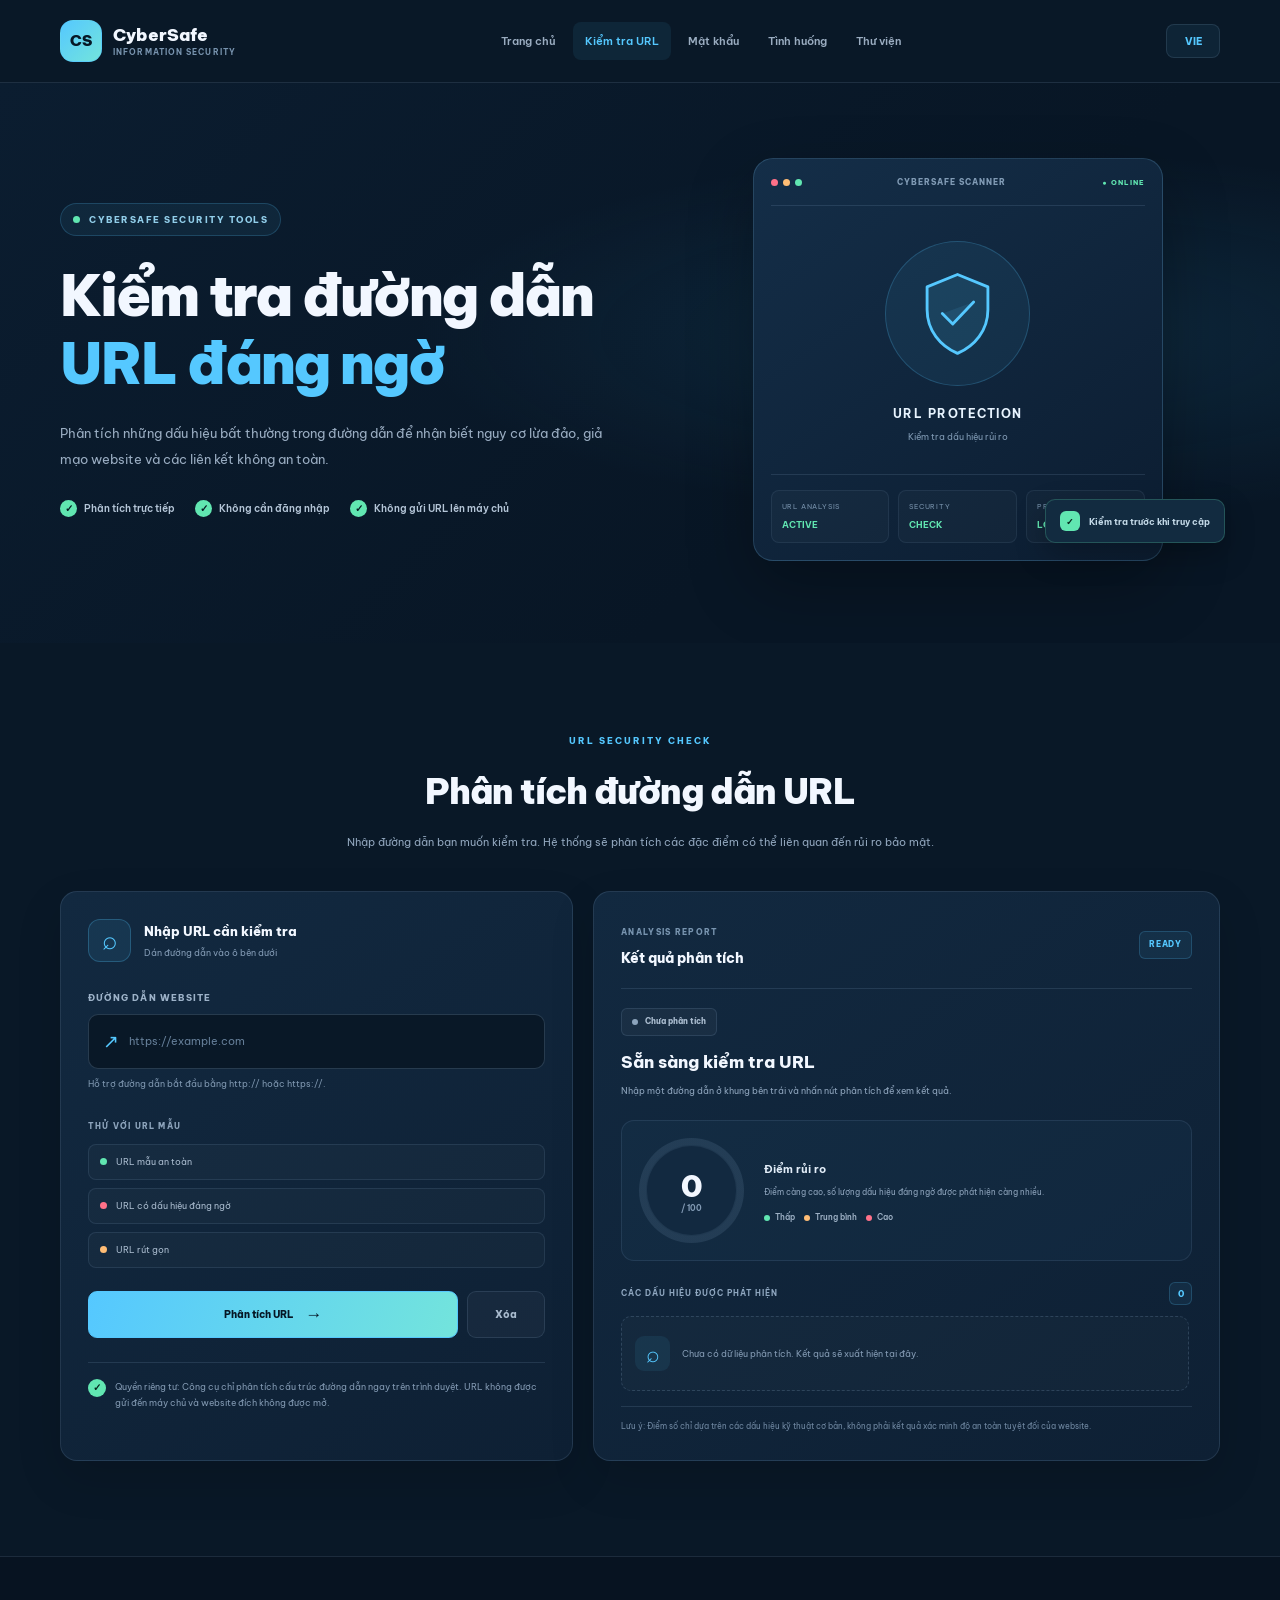
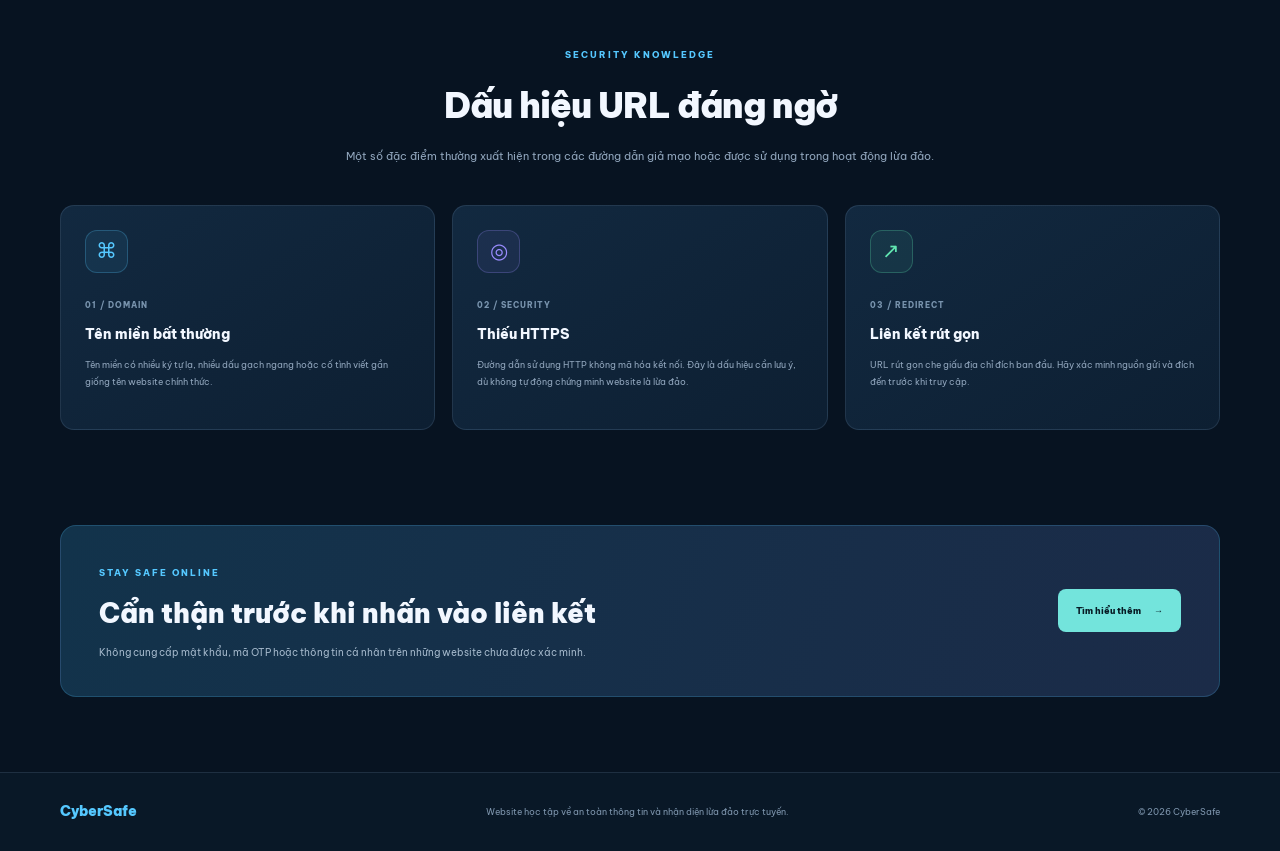
==== kiem-tra-url.html @ 12d4727d "Add files via upload" ====
<!doctype html>
<html lang="vi">
  <head>
    <meta charset="UTF-8" />
    <meta name="viewport" content="width=device-width, initial-scale=1.0" />
    <meta
      name="description"
      content="Công cụ kiểm tra và nhận diện các dấu hiệu đáng ngờ trong đường dẫn URL."
    />
    <title>Kiểm tra URL | CyberSafe</title>
    <link rel="stylesheet" href="css/url.css" />
  </head>

  <body>
    <header class="site-header">
      <div class="container nav-wrap">
        <a href="index.html" class="brand">
          <span class="brand-logo">CS</span>
          <span class="brand-text">
            <strong>CyberSafe</strong>
            <small>INFORMATION SECURITY</small>
          </span>
        </a>

        <nav class="site-nav" id="siteNav">
          <a href="index.html" data-vi="Trang chủ" data-en="Home">Trang chủ</a>
          <a
            href="kiem-tra-url.html"
            class="active"
            data-vi="Kiểm tra URL"
            data-en="URL Checker"
            >Kiểm tra URL</a
          >
          <a href="kiem-tra-mat-khau.html" data-vi="Mật khẩu" data-en="Password"
            >Mật khẩu</a
          >
          <a
            href="tinh-huong-lua-dao.html"
            data-vi="Tình huống"
            data-en="Scenarios"
            >Tình huống</a
          >
          <a href="thu-vien-kien-thuc.html" data-vi="Thư viện" data-en="Library"
            >Thư viện</a
          >
        </nav>

        <div class="nav-actions">
          <button class="lang-switch" id="langSwitch" type="button">
            <span id="langLabel">VIE</span>
          </button>

          <button
            class="nav-toggle"
            id="navToggle"
            type="button"
            aria-label="Mở menu"
          >
            <span></span>
            <span></span>
            <span></span>
          </button>
        </div>
      </div>
    </header>

    <main>
      <section class="hero-section">
        <div class="container hero-grid">
          <div class="hero-content">
            <div class="eyebrow">
              <span class="status-dot"></span>
              CYBERSAFE SECURITY TOOLS
            </div>

            <h1>
              Kiểm tra đường dẫn
              <span>URL đáng ngờ</span>
            </h1>

            <p
              class="hero-description"
              data-vi="Phân tích những dấu hiệu bất thường trong đường dẫn để nhận biết nguy cơ lừa đảo, giả mạo website và các liên kết không an toàn."
              data-en="Analyze unusual URL characteristics to identify possible phishing, fake websites and suspicious links."
            >
              Phân tích những dấu hiệu bất thường trong đường dẫn để nhận biết
              nguy cơ lừa đảo, giả mạo website và các liên kết không an toàn.
            </p>

            <div class="hero-points">
              <div>
                <span class="point-icon">✓</span>
                <span data-vi="Phân tích trực tiếp" data-en="Instant analysis"
                  >Phân tích trực tiếp</span
                >
              </div>
              <div>
                <span class="point-icon">✓</span>
                <span data-vi="Không cần đăng nhập" data-en="No login required"
                  >Không cần đăng nhập</span
                >
              </div>
              <div>
                <span class="point-icon">✓</span>
                <span
                  data-vi="Không gửi URL lên máy chủ"
                  data-en="URL stays in your browser"
                  >Không gửi URL lên máy chủ</span
                >
              </div>
            </div>
          </div>

          <div class="hero-visual">
            <div class="visual-card">
              <div class="visual-card-top">
                <div class="window-dots"><i></i><i></i><i></i></div>
                <span>CYBERSAFE SCANNER</span>
                <span class="visual-status">● ONLINE</span>
              </div>

              <div class="visual-shield">
                <div class="shield-circle">
                  <svg viewBox="0 0 100 100" aria-hidden="true">
                    <path
                      d="M50 9 L82 22 V46 C82 68 68 84 50 92 C32 84 18 68 18 46 V22 Z"
                    ></path>
                    <path d="M34 50 L45 61 L67 38"></path>
                  </svg>
                </div>
                <strong>URL PROTECTION</strong>
                <span
                  data-vi="Kiểm tra dấu hiệu rủi ro"
                  data-en="Suspicious link detection"
                  >Kiểm tra dấu hiệu rủi ro</span
                >
              </div>

              <div class="visual-info">
                <div>
                  <span>URL ANALYSIS</span>
                  <strong>ACTIVE</strong>
                </div>
                <div>
                  <span>SECURITY</span>
                  <strong>CHECK</strong>
                </div>
                <div>
                  <span>PRIVACY</span>
                  <strong>LOCAL</strong>
                </div>
              </div>
            </div>

            <div class="visual-caption">
              <span class="caption-icon">✓</span>
              <span
                data-vi="Kiểm tra trước khi truy cập"
                data-en="Check before you click"
                >Kiểm tra trước khi truy cập</span
              >
            </div>
          </div>
        </div>
      </section>

      <section class="scanner-section" id="url-tool">
        <div class="container">
          <div class="section-heading">
            <span class="section-label">URL SECURITY CHECK</span>
            <h2 data-vi="Phân tích đường dẫn URL" data-en="Analyze a URL">
              Phân tích đường dẫn URL
            </h2>
            <p
              data-vi="Nhập đường dẫn bạn muốn kiểm tra. Hệ thống sẽ phân tích các đặc điểm có thể liên quan đến rủi ro bảo mật."
              data-en="Enter the URL you want to check. The tool will analyze characteristics that may indicate security risks."
            >
              Nhập đường dẫn bạn muốn kiểm tra. Hệ thống sẽ phân tích các đặc
              điểm có thể liên quan đến rủi ro bảo mật.
            </p>
          </div>

          <div class="scanner-grid">
            <section class="input-card">
              <div class="card-heading">
                <div class="card-icon">⌕</div>
                <div>
                  <h3
                    data-vi="Nhập URL cần kiểm tra"
                    data-en="Enter a URL to check"
                  >
                    Nhập URL cần kiểm tra
                  </h3>
                  <p
                    data-vi="Dán đường dẫn vào ô bên dưới"
                    data-en="Paste a link into the field below"
                  >
                    Dán đường dẫn vào ô bên dưới
                  </p>
                </div>
              </div>

              <form id="urlForm" novalidate>
                <label
                  for="urlInput"
                  data-vi="ĐƯỜNG DẪN WEBSITE"
                  data-en="WEBSITE ADDRESS"
                  >ĐƯỜNG DẪN WEBSITE</label
                >

                <div class="input-wrap" id="urlInputShell">
                  <span class="input-symbol">↗</span>
                  <input
                    type="text"
                    id="urlInput"
                    placeholder="https://example.com"
                    autocomplete="off"
                    spellcheck="false"
                    data-placeholder-vi="https://example.com"
                    data-placeholder-en="https://example.com"
                  />
                </div>

                <p
                  class="input-hint"
                  id="urlInputHint"
                  data-vi="Hỗ trợ đường dẫn bắt đầu bằng http:// hoặc https://."
                  data-en="Supports links starting with http:// or https://."
                >
                  Hỗ trợ đường dẫn bắt đầu bằng http:// hoặc https://.
                </p>

                <div class="sample-area">
                  <span
                    class="sample-title"
                    data-vi="THỬ VỚI URL MẪU"
                    data-en="TRY SAMPLE URLS"
                    >THỬ VỚI URL MẪU</span
                  >

                  <div class="sample-list">
                    <button
                      type="button"
                      class="sample-btn"
                      data-sample="https://www.example.com/"
                    >
                      <span class="sample-dot safe-dot"></span>
                      <span data-vi="URL mẫu an toàn" data-en="Safe sample"
                        >URL mẫu an toàn</span
                      >
                    </button>

                    <button
                      type="button"
                      class="sample-btn"
                      data-sample="http://login-example.invalid/verify"
                    >
                      <span class="sample-dot danger-dot"></span>
                      <span
                        data-vi="URL có dấu hiệu đáng ngờ"
                        data-en="Suspicious sample"
                        >URL có dấu hiệu đáng ngờ</span
                      >
                    </button>

                    <button
                      type="button"
                      class="sample-btn"
                      data-sample="https://bit.ly/example"
                    >
                      <span class="sample-dot warning-dot"></span>
                      <span data-vi="URL rút gọn" data-en="Shortened URL"
                        >URL rút gọn</span
                      >
                    </button>
                  </div>
                </div>

                <div class="button-group">
                  <button type="submit" class="analyze-btn" id="analyzeUrlBtn">
                    <span data-vi="Phân tích URL" data-en="Analyze URL"
                      >Phân tích URL</span
                    >
                    <span class="button-arrow">→</span>
                  </button>

                  <button
                    type="button"
                    class="clear-btn"
                    id="clearUrlBtn"
                    data-vi="Xóa"
                    data-en="Clear"
                  >
                    Xóa
                  </button>
                </div>
              </form>

              <div class="privacy-note">
                <span class="privacy-icon">✓</span>
                <p
                  data-vi="Quyền riêng tư: Công cụ chỉ phân tích cấu trúc đường dẫn ngay trên trình duyệt. URL không được gửi đến máy chủ và website đích không được mở."
                  data-en="Privacy: This tool analyzes the URL structure in your browser. The URL is not uploaded and the destination website is not opened."
                >
                  Quyền riêng tư: Công cụ chỉ phân tích cấu trúc đường dẫn ngay
                  trên trình duyệt. URL không được gửi đến máy chủ và website
                  đích không được mở.
                </p>
              </div>
            </section>

            <section class="result-card" id="resultPanel">
              <div class="result-header">
                <div>
                  <span class="card-overline">ANALYSIS REPORT</span>
                  <h3 data-vi="Kết quả phân tích" data-en="Analysis result">
                    Kết quả phân tích
                  </h3>
                </div>
                <span class="scan-status" id="scanStatus">READY</span>
              </div>

              <div class="result-summary">
                <span
                  class="risk-badge"
                  id="riskBadge"
                  data-vi="Chưa phân tích"
                  data-en="Not analyzed"
                  >Chưa phân tích</span
                >

                <h4
                  id="riskTitle"
                  data-vi="Sẵn sàng kiểm tra URL"
                  data-en="Ready to check URL"
                >
                  Sẵn sàng kiểm tra URL
                </h4>

                <p
                  id="riskDesc"
                  data-vi="Nhập một đường dẫn ở khung bên trái và nhấn nút phân tích để xem kết quả."
                  data-en="Enter a URL in the panel on the left and select Analyze to see the result."
                >
                  Nhập một đường dẫn ở khung bên trái và nhấn nút phân tích để
                  xem kết quả.
                </p>
              </div>

              <div class="score-box">
                <div class="score-circle" id="scoreCircle">
                  <div class="score-content">
                    <strong id="riskScore">0</strong>
                    <span>/ 100</span>
                  </div>
                </div>

                <div class="score-description">
                  <strong data-vi="Điểm rủi ro" data-en="Risk score"
                    >Điểm rủi ro</strong
                  >
                  <p
                    data-vi="Điểm càng cao, số lượng dấu hiệu đáng ngờ được phát hiện càng nhiều."
                    data-en="A higher score means more suspicious indicators were detected."
                  >
                    Điểm càng cao, số lượng dấu hiệu đáng ngờ được phát hiện
                    càng nhiều.
                  </p>
                  <div class="score-levels">
                    <span
                      ><i class="level-low"></i
                      ><b data-vi="Thấp" data-en="Low">Thấp</b></span
                    >
                    <span
                      ><i class="level-medium"></i
                      ><b data-vi="Trung bình" data-en="Medium"
                        >Trung bình</b
                      ></span
                    >
                    <span
                      ><i class="level-high"></i
                      ><b data-vi="Cao" data-en="High">Cao</b></span
                    >
                  </div>
                </div>
              </div>

              <div class="findings-header">
                <strong
                  data-vi="CÁC DẤU HIỆU ĐƯỢC PHÁT HIỆN"
                  data-en="DETECTED INDICATORS"
                  >CÁC DẤU HIỆU ĐƯỢC PHÁT HIỆN</strong
                >
                <span id="findingCount">0</span>
              </div>

              <div class="analysis-list" id="analysisList">
                <div class="empty-result">
                  <span class="empty-icon">⌕</span>
                  <p
                    data-vi="Chưa có dữ liệu phân tích. Kết quả sẽ xuất hiện tại đây."
                    data-en="No analysis data yet. Results will appear here."
                  >
                    Chưa có dữ liệu phân tích. Kết quả sẽ xuất hiện tại đây.
                  </p>
                </div>
              </div>

              <p
                class="result-disclaimer"
                data-vi="Lưu ý: Điểm số chỉ dựa trên các dấu hiệu kỹ thuật cơ bản, không phải kết quả xác minh độ an toàn tuyệt đối của website."
                data-en="Note: The score is based on basic technical indicators and does not guarantee the website's safety."
              >
                Lưu ý: Điểm số chỉ dựa trên các dấu hiệu kỹ thuật cơ bản, không
                phải kết quả xác minh độ an toàn tuyệt đối của website.
              </p>
            </section>
          </div>
        </div>
      </section>

      <section class="warning-section">
        <div class="container">
          <div class="section-heading">
            <span class="section-label">SECURITY KNOWLEDGE</span>
            <h2
              data-vi="Dấu hiệu URL đáng ngờ"
              data-en="Signs of a suspicious URL"
            >
              Dấu hiệu URL đáng ngờ
            </h2>
            <p
              data-vi="Một số đặc điểm thường xuất hiện trong các đường dẫn giả mạo hoặc được sử dụng trong hoạt động lừa đảo."
              data-en="Common characteristics found in fake links or links used in phishing attempts."
            >
              Một số đặc điểm thường xuất hiện trong các đường dẫn giả mạo hoặc
              được sử dụng trong hoạt động lừa đảo.
            </p>
          </div>

          <div class="warning-grid">
            <article class="warning-card">
              <div class="warning-icon blue-icon">⌘</div>
              <span class="warning-number">01 / DOMAIN</span>
              <h3 data-vi="Tên miền bất thường" data-en="Unusual domain name">
                Tên miền bất thường
              </h3>
              <p
                data-vi="Tên miền có nhiều ký tự lạ, nhiều dấu gạch ngang hoặc cố tình viết gần giống tên website chính thức."
                data-en="Domains with unusual characters, excessive hyphens or names designed to resemble official websites."
              >
                Tên miền có nhiều ký tự lạ, nhiều dấu gạch ngang hoặc cố tình
                viết gần giống tên website chính thức.
              </p>
            </article>

            <article class="warning-card">
              <div class="warning-icon purple-icon">◎</div>
              <span class="warning-number">02 / SECURITY</span>
              <h3 data-vi="Thiếu HTTPS" data-en="Missing HTTPS">Thiếu HTTPS</h3>
              <p
                data-vi="Đường dẫn sử dụng HTTP không mã hóa kết nối. Đây là dấu hiệu cần lưu ý, dù không tự động chứng minh website là lừa đảo."
                data-en="HTTP does not encrypt the connection. This is a warning sign, but does not automatically mean the website is fraudulent."
              >
                Đường dẫn sử dụng HTTP không mã hóa kết nối. Đây là dấu hiệu cần
                lưu ý, dù không tự động chứng minh website là lừa đảo.
              </p>
            </article>

            <article class="warning-card">
              <div class="warning-icon green-icon">↗</div>
              <span class="warning-number">03 / REDIRECT</span>
              <h3 data-vi="Liên kết rút gọn" data-en="Shortened links">
                Liên kết rút gọn
              </h3>
              <p
                data-vi="URL rút gọn che giấu địa chỉ đích ban đầu. Hãy xác minh nguồn gửi và đích đến trước khi truy cập."
                data-en="Shortened URLs hide the original destination. Verify the sender and destination before opening them."
              >
                URL rút gọn che giấu địa chỉ đích ban đầu. Hãy xác minh nguồn
                gửi và đích đến trước khi truy cập.
              </p>
            </article>
          </div>
        </div>
      </section>

      <section class="bottom-section">
        <div class="container">
          <div class="bottom-card">
            <div>
              <span class="section-label">STAY SAFE ONLINE</span>
              <h2
                data-vi="Cẩn thận trước khi nhấn vào liên kết"
                data-en="Think before you click"
              >
                Cẩn thận trước khi nhấn vào liên kết
              </h2>
              <p
                data-vi="Không cung cấp mật khẩu, mã OTP hoặc thông tin cá nhân trên những website chưa được xác minh."
                data-en="Never share passwords, OTP codes or personal information on unverified websites."
              >
                Không cung cấp mật khẩu, mã OTP hoặc thông tin cá nhân trên
                những website chưa được xác minh.
              </p>
            </div>
            <a href="thu-vien-kien-thuc.html" class="bottom-link">
              <span data-vi="Tìm hiểu thêm" data-en="Learn more"
                >Tìm hiểu thêm</span
              >
              <span>→</span>
            </a>
          </div>
        </div>
      </section>
    </main>

    <footer class="site-footer">
      <div class="container footer-content">
        <a href="index.html" class="footer-brand">CyberSafe</a>
        <p
          data-vi="Website học tập về an toàn thông tin và nhận diện lừa đảo trực tuyến."
          data-en="An educational website about information security and online scam awareness."
        >
          Website học tập về an toàn thông tin và nhận diện lừa đảo trực tuyến.
        </p>
        <span>© <span id="year"></span> CyberSafe</span>
      </div>
    </footer>

    <script src="js/url.js"></script>
  </body>
</html>
---- css/url.css ----
@import url("https://fonts.googleapis.com/css2?family=Be+Vietnam+Pro:wght@400;500;600;700;800;900&display=swap");

:root {
  --background: #071321;
  --background-light: #0b1b2d;
  --card: #10243a;
  --card-light: #142b43;
  --blue: #55c8ff;
  --cyan: #73e4dc;
  --purple: #9a8cff;
  --green: #61e6b1;
  --orange: #ffbd75;
  --red: #ff7189;
  --white: #f2f7ff;
  --text: #dce8f5;
  --muted: #91a6bd;
  --border: rgba(148, 183, 216, 0.15);
  --container: 1160px;
}

* {
  margin: 0;
  padding: 0;
  box-sizing: border-box;
}

html {
  scroll-behavior: smooth;
}

body {
  min-height: 100vh;
  color: var(--text);
  background: var(--background);
  font-family: "Be Vietnam Pro", Arial, sans-serif;
  font-size: 14px;
  line-height: 1.7;
}

button,
input {
  font: inherit;
}

button {
  cursor: pointer;
}

a {
  color: inherit;
  text-decoration: none;
}

.container {
  width: min(var(--container), calc(100% - 48px));
  margin: 0 auto;
}

/* HEADER */

.site-header {
  position: relative;
  z-index: 10;
  border-bottom: 1px solid var(--border);
  background: #091827;
}

.nav-wrap {
  min-height: 82px;
  display: flex;
  align-items: center;
  justify-content: space-between;
  gap: 28px;
}

.brand {
  display: flex;
  align-items: center;
  gap: 11px;
  flex-shrink: 0;
}

.brand-logo {
  width: 42px;
  height: 42px;
  display: flex;
  align-items: center;
  justify-content: center;
  border: 1px solid rgba(85, 200, 255, 0.45);
  border-radius: 13px;
  color: #061725;
  background: linear-gradient(135deg, var(--blue), var(--cyan));
  font-size: 15px;
  font-weight: 900;
}

.brand-text {
  display: flex;
  flex-direction: column;
  line-height: 1.35;
}

.brand-text strong {
  color: var(--white);
  font-size: 17px;
  font-weight: 900;
}

.brand-text small {
  color: #7893ae;
  font-size: 8px;
  font-weight: 700;
  letter-spacing: 1.1px;
}

.site-nav {
  display: flex;
  align-items: center;
  justify-content: center;
  gap: 5px;
}

.site-nav a {
  padding: 10px 12px;
  border-radius: 8px;
  color: #9aacc0;
  font-size: 11px;
  font-weight: 600;
}

.site-nav a:hover,
.site-nav a.active {
  color: var(--blue);
  background: rgba(85, 200, 255, 0.08);
}

.nav-actions {
  display: flex;
  align-items: center;
  gap: 12px;
}

.lang-switch {
  min-width: 54px;
  min-height: 34px;
  padding: 0 10px;
  border: 1px solid var(--border);
  border-radius: 8px;
  color: var(--blue);
  background: rgba(85, 200, 255, 0.07);
  font-size: 10px;
  font-weight: 800;
}

.nav-toggle {
  display: none;
  width: 39px;
  height: 36px;
  padding: 8px;
  border: 1px solid var(--border);
  border-radius: 8px;
  background: var(--card);
}

.nav-toggle span {
  display: block;
  width: 100%;
  height: 2px;
  margin: 4px 0;
  border-radius: 3px;
  background: var(--white);
}

/* HERO */

.hero-section {
  position: relative;
  overflow: hidden;
  padding: 75px 0 82px;
  background:
    radial-gradient(
      ellipse at 80% 45%,
      rgba(36, 115, 157, 0.2),
      transparent 42%
    ),
    linear-gradient(135deg, #0b1d30, #081625 65%);
}

.hero-grid {
  display: grid;
  grid-template-columns: 1.05fr 0.95fr;
  align-items: center;
  gap: 55px;
}

.hero-content {
  max-width: 620px;
}

.eyebrow {
  display: inline-flex;
  align-items: center;
  gap: 9px;
  padding: 8px 12px;
  border: 1px solid rgba(85, 200, 255, 0.2);
  border-radius: 30px;
  color: #91cde9;
  background: rgba(85, 200, 255, 0.07);
  font-size: 9px;
  font-weight: 800;
  letter-spacing: 1.5px;
}

.status-dot {
  width: 7px;
  height: 7px;
  border-radius: 50%;
  background: var(--green);
}

.hero-content h1 {
  margin-top: 25px;
  color: var(--white);
  font-size: clamp(38px, 5vw, 57px);
  font-weight: 900;
  letter-spacing: -2px;
  line-height: 1.2;
}

.hero-content h1 span {
  display: block;
  color: var(--blue);
}

.hero-description {
  max-width: 570px;
  margin-top: 22px;
  color: #9aadc2;
  font-size: 13px;
  line-height: 2;
}

.hero-points {
  display: flex;
  flex-wrap: wrap;
  gap: 13px 20px;
  margin-top: 28px;
}

.hero-points div {
  display: flex;
  align-items: center;
  gap: 7px;
  color: #b4c5d7;
  font-size: 10px;
  font-weight: 600;
}

.point-icon {
  width: 17px;
  height: 17px;
  display: inline-flex;
  align-items: center;
  justify-content: center;
  border-radius: 50%;
  color: #071b23;
  background: var(--green);
  font-size: 10px;
  font-weight: 900;
}

/* HERO VISUAL */

.hero-visual {
  position: relative;
  display: flex;
  align-items: center;
  justify-content: center;
  min-height: 380px;
}

.visual-card {
  width: min(100%, 410px);
  padding: 17px;
  border: 1px solid rgba(116, 183, 222, 0.22);
  border-radius: 20px;
  background: linear-gradient(145deg, #142e48, #0c1d31);
  box-shadow: 0 25px 65px rgba(0, 0, 0, 0.28);
}

.visual-card-top {
  display: flex;
  align-items: center;
  justify-content: space-between;
  gap: 10px;
  padding-bottom: 15px;
  border-bottom: 1px solid var(--border);
  color: #819bb5;
  font-size: 8px;
  font-weight: 800;
  letter-spacing: 1px;
}

.window-dots {
  display: flex;
  gap: 5px;
}

.window-dots i {
  width: 7px;
  height: 7px;
  border-radius: 50%;
  background: var(--red);
}

.window-dots i:nth-child(2) {
  background: var(--orange);
}

.window-dots i:nth-child(3) {
  background: var(--green);
}

.visual-status {
  color: var(--green);
  font-size: 7px;
}

.visual-shield {
  display: flex;
  flex-direction: column;
  align-items: center;
  padding: 35px 15px 30px;
  border-bottom: 1px solid var(--border);
}

.shield-circle {
  width: 145px;
  height: 145px;
  display: flex;
  align-items: center;
  justify-content: center;
  border: 1px solid rgba(85, 200, 255, 0.22);
  border-radius: 50%;
  background: rgba(85, 200, 255, 0.07);
}

.shield-circle svg {
  width: 95px;
  height: 95px;
  fill: rgba(85, 200, 255, 0.1);
  stroke: var(--blue);
  stroke-width: 3;
  stroke-linecap: round;
  stroke-linejoin: round;
}

.visual-shield strong {
  margin-top: 18px;
  color: #e8f4ff;
  font-size: 12px;
  letter-spacing: 1.5px;
}

.visual-shield > span {
  margin-top: 5px;
  color: #819bb5;
  font-size: 9px;
}

.visual-info {
  display: grid;
  grid-template-columns: repeat(3, 1fr);
  gap: 9px;
  padding-top: 15px;
}

.visual-info div {
  display: flex;
  flex-direction: column;
  gap: 4px;
  padding: 10px;
  border: 1px solid rgba(148, 183, 216, 0.1);
  border-radius: 8px;
  background: rgba(255, 255, 255, 0.025);
}

.visual-info span {
  color: #7791ab;
  font-size: 7px;
  letter-spacing: 0.8px;
}

.visual-info strong {
  color: var(--green);
  font-size: 9px;
}

.visual-caption {
  position: absolute;
  right: -5px;
  bottom: 18px;
  display: flex;
  align-items: center;
  gap: 9px;
  padding: 11px 14px;
  border: 1px solid rgba(101, 232, 178, 0.22);
  border-radius: 10px;
  color: #c3d9e7;
  background: #122b40;
  box-shadow: 0 12px 30px rgba(0, 0, 0, 0.25);
  font-size: 9px;
  font-weight: 700;
}

.caption-icon {
  width: 20px;
  height: 20px;
  display: flex;
  align-items: center;
  justify-content: center;
  border-radius: 6px;
  color: #06251c;
  background: var(--green);
  font-weight: 900;
}

/* SECTION HEADING */

.section-heading {
  max-width: 700px;
  margin: 0 auto 38px;
  text-align: center;
}

.section-label {
  color: var(--blue);
  font-size: 9px;
  font-weight: 800;
  letter-spacing: 2px;
}

.section-heading h2 {
  margin-top: 10px;
  color: var(--white);
  font-size: clamp(25px, 3vw, 35px);
  font-weight: 900;
  letter-spacing: -1px;
}

.section-heading p {
  margin-top: 10px;
  color: var(--muted);
  font-size: 11px;
  line-height: 1.9;
}

/* SCANNER */

.scanner-section {
  padding: 85px 0 95px;
  background: #091827;
}

.scanner-grid {
  display: grid;
  grid-template-columns: minmax(0, 0.9fr) minmax(0, 1.1fr);
  align-items: stretch;
  gap: 20px;
}

.input-card,
.result-card {
  min-width: 0;
  padding: 27px;
  border: 1px solid var(--border);
  border-radius: 17px;
  background: linear-gradient(145deg, #122940, #0e2034);
  box-shadow: 0 18px 45px rgba(0, 0, 0, 0.13);
}

.card-heading {
  display: flex;
  align-items: center;
  gap: 13px;
  margin-bottom: 28px;
}

.card-icon {
  width: 43px;
  height: 43px;
  display: flex;
  align-items: center;
  justify-content: center;
  border: 1px solid rgba(85, 200, 255, 0.25);
  border-radius: 12px;
  color: var(--blue);
  background: rgba(85, 200, 255, 0.09);
  font-size: 26px;
}

.card-heading h3 {
  color: var(--white);
  font-size: 13px;
  font-weight: 800;
}

.card-heading p {
  margin-top: 3px;
  color: #839bb5;
  font-size: 9px;
}

#urlForm label {
  display: block;
  margin-bottom: 9px;
  color: #9db2c8;
  font-size: 9px;
  font-weight: 800;
  letter-spacing: 1.2px;
}

.input-wrap {
  display: flex;
  align-items: center;
  gap: 10px;
  min-height: 55px;
  padding: 0 14px;
  border: 1px solid rgba(148, 183, 216, 0.22);
  border-radius: 10px;
  background: #091827;
}

.input-wrap:focus-within {
  border-color: var(--blue);
  box-shadow: 0 0 0 3px rgba(85, 200, 255, 0.08);
}

.input-wrap.has-error {
  border-color: var(--red);
}

.input-symbol {
  color: var(--blue);
  font-size: 19px;
}

.input-wrap input {
  width: 100%;
  min-width: 0;
  border: 0;
  outline: 0;
  color: var(--white);
  background: transparent;
  font-size: 11px;
}

.input-wrap input::placeholder {
  color: #657e98;
}

.input-hint {
  min-height: 20px;
  margin-top: 7px;
  color: #7f97b0;
  font-size: 9px;
}

.input-hint.error {
  color: #ff91a4;
}

.sample-area {
  margin-top: 24px;
}

.sample-title {
  display: block;
  margin-bottom: 10px;
  color: #8da4bc;
  font-size: 8px;
  font-weight: 800;
  letter-spacing: 1.2px;
}

.sample-list {
  display: flex;
  flex-direction: column;
  gap: 8px;
}

.sample-btn {
  display: flex;
  align-items: center;
  gap: 9px;
  min-height: 36px;
  padding: 0 11px;
  border: 1px solid rgba(148, 183, 216, 0.13);
  border-radius: 8px;
  color: #a9bbce;
  background: rgba(255, 255, 255, 0.025);
  text-align: left;
  font-size: 9px;
}

.sample-btn:hover {
  border-color: rgba(85, 200, 255, 0.4);
  color: var(--white);
  background: rgba(85, 200, 255, 0.07);
}

.sample-dot {
  width: 7px;
  height: 7px;
  flex-shrink: 0;
  border-radius: 50%;
}

.safe-dot {
  background: var(--green);
}

.danger-dot {
  background: var(--red);
}

.warning-dot {
  background: var(--orange);
}

.button-group {
  display: flex;
  gap: 9px;
  margin-top: 23px;
}

.analyze-btn,
.clear-btn {
  min-height: 47px;
  display: flex;
  align-items: center;
  justify-content: center;
  gap: 12px;
  border-radius: 9px;
  font-size: 10px;
  font-weight: 800;
}

.analyze-btn {
  flex: 1;
  border: 1px solid var(--blue);
  color: #061725;
  background: linear-gradient(110deg, #55c8ff, #73e4dc);
}

.analyze-btn:hover {
  background: #8ce9ed;
}

.button-arrow {
  font-size: 17px;
}

.clear-btn {
  min-width: 78px;
  padding: 0 15px;
  border: 1px solid var(--border);
  color: #a9bbce;
  background: rgba(255, 255, 255, 0.035);
}

.clear-btn:hover {
  border-color: rgba(255, 113, 137, 0.45);
  color: #ff9aaa;
}

.privacy-note {
  display: flex;
  align-items: flex-start;
  gap: 9px;
  margin-top: 24px;
  padding-top: 16px;
  border-top: 1px solid var(--border);
}

.privacy-icon {
  width: 18px;
  height: 18px;
  display: flex;
  align-items: center;
  justify-content: center;
  flex-shrink: 0;
  border-radius: 50%;
  color: #06251c;
  background: var(--green);
  font-size: 10px;
  font-weight: 900;
}

.privacy-note p {
  color: #8299b2;
  font-size: 9px;
  line-height: 1.8;
}

/* RESULT */

.result-header {
  display: flex;
  align-items: center;
  justify-content: space-between;
  gap: 12px;
  padding-bottom: 17px;
  border-bottom: 1px solid var(--border);
}

.card-overline {
  color: #7894af;
  font-size: 8px;
  font-weight: 800;
  letter-spacing: 1.3px;
}

.result-header h3 {
  margin-top: 5px;
  color: var(--white);
  font-size: 14px;
  font-weight: 800;
}

.scan-status {
  padding: 6px 9px;
  border: 1px solid rgba(85, 200, 255, 0.2);
  border-radius: 6px;
  color: var(--blue);
  background: rgba(85, 200, 255, 0.07);
  font-size: 8px;
  font-weight: 800;
  letter-spacing: 0.8px;
}

.result-summary {
  padding-top: 19px;
}

.risk-badge {
  display: inline-flex;
  align-items: center;
  gap: 7px;
  padding: 6px 10px;
  border: 1px solid var(--border);
  border-radius: 6px;
  color: #a9bbce;
  background: rgba(255, 255, 255, 0.035);
  font-size: 8px;
  font-weight: 800;
}

.risk-badge::before {
  content: "";
  width: 6px;
  height: 6px;
  border-radius: 50%;
  background: #8ca4bc;
}

.risk-badge.low {
  border-color: rgba(97, 230, 177, 0.25);
  color: var(--green);
  background: rgba(97, 230, 177, 0.07);
}

.risk-badge.low::before {
  background: var(--green);
}

.risk-badge.medium {
  border-color: rgba(255, 189, 117, 0.25);
  color: var(--orange);
  background: rgba(255, 189, 117, 0.07);
}

.risk-badge.medium::before {
  background: var(--orange);
}

.risk-badge.high {
  border-color: rgba(255, 113, 137, 0.25);
  color: var(--red);
  background: rgba(255, 113, 137, 0.07);
}

.risk-badge.high::before {
  background: var(--red);
}

.result-summary h4 {
  margin-top: 12px;
  color: var(--white);
  font-size: 17px;
  font-weight: 800;
}

.result-summary p {
  margin-top: 6px;
  color: #8fa5bd;
  font-size: 9px;
  line-height: 1.8;
}

.score-box {
  display: flex;
  align-items: center;
  gap: 20px;
  margin-top: 21px;
  padding: 17px;
  border: 1px solid rgba(148, 183, 216, 0.12);
  border-radius: 13px;
  background: rgba(85, 200, 255, 0.035);
}

.score-circle {
  --score: 0;
  --score-color: var(--green);
  position: relative;
  width: 105px;
  height: 105px;
  display: flex;
  align-items: center;
  justify-content: center;
  flex-shrink: 0;
  border-radius: 50%;
  background: conic-gradient(
    var(--score-color) calc(var(--score) * 1%),
    rgba(148, 183, 216, 0.13) 0
  );
}

.score-circle::before {
  content: "";
  position: absolute;
  inset: 7px;
  border: 1px solid rgba(148, 183, 216, 0.1);
  border-radius: 50%;
  background: #122940;
}

.score-content {
  position: relative;
  z-index: 1;
  display: flex;
  flex-direction: column;
  align-items: center;
  line-height: 1.2;
}

.score-content strong {
  color: var(--white);
  font-size: 30px;
  font-weight: 900;
}

.score-content span {
  color: #829ab4;
  font-size: 8px;
  font-weight: 700;
}

.score-description {
  min-width: 0;
}

.score-description > strong {
  color: #e2edf8;
  font-size: 11px;
}

.score-description p {
  margin-top: 5px;
  color: #8fa5bd;
  font-size: 8px;
  line-height: 1.8;
}

.score-levels {
  display: flex;
  flex-wrap: wrap;
  gap: 9px;
  margin-top: 11px;
}

.score-levels span {
  display: inline-flex;
  align-items: center;
  gap: 5px;
  color: #9db0c4;
  font-size: 8px;
}

.score-levels i {
  width: 6px;
  height: 6px;
  border-radius: 50%;
}

.level-low {
  background: var(--green);
}

.level-medium {
  background: var(--orange);
}

.level-high {
  background: var(--red);
}

.score-levels b {
  font-weight: 600;
}

.findings-header {
  display: flex;
  align-items: center;
  justify-content: space-between;
  margin: 21px 0 11px;
}

.findings-header strong {
  color: #8fa7c0;
  font-size: 8px;
  letter-spacing: 1px;
}

.findings-header > span {
  min-width: 23px;
  height: 23px;
  display: flex;
  align-items: center;
  justify-content: center;
  border: 1px solid rgba(85, 200, 255, 0.2);
  border-radius: 6px;
  color: var(--blue);
  background: rgba(85, 200, 255, 0.07);
  font-size: 9px;
  font-weight: 800;
}

.analysis-list {
  display: flex;
  flex-direction: column;
  gap: 8px;
  max-height: 230px;
  overflow-y: auto;
  padding-right: 3px;
}

.empty-result {
  display: flex;
  align-items: center;
  gap: 12px;
  min-height: 75px;
  padding: 13px;
  border: 1px dashed rgba(148, 183, 216, 0.2);
  border-radius: 10px;
  color: #849bb4;
  background: rgba(255, 255, 255, 0.02);
}

.empty-icon {
  width: 35px;
  height: 35px;
  display: flex;
  align-items: center;
  justify-content: center;
  flex-shrink: 0;
  border-radius: 9px;
  color: var(--blue);
  background: rgba(85, 200, 255, 0.08);
  font-size: 23px;
}

.empty-result p {
  font-size: 9px;
  line-height: 1.7;
}

.finding-item {
  display: flex;
  align-items: flex-start;
  gap: 10px;
  padding: 11px;
  border: 1px solid rgba(148, 183, 216, 0.12);
  border-radius: 9px;
  background: rgba(255, 255, 255, 0.025);
}

.finding-mark {
  width: 22px;
  height: 22px;
  display: flex;
  align-items: center;
  justify-content: center;
  flex-shrink: 0;
  border-radius: 6px;
  color: var(--orange);
  background: rgba(255, 189, 117, 0.1);
  font-size: 11px;
  font-weight: 900;
}

.finding-item.high .finding-mark {
  color: var(--red);
  background: rgba(255, 113, 137, 0.1);
}

.finding-item.info .finding-mark {
  color: var(--blue);
  background: rgba(85, 200, 255, 0.1);
}

.finding-copy strong {
  display: block;
  color: #dce9f6;
  font-size: 9px;
  font-weight: 800;
}

.finding-copy p {
  margin-top: 3px;
  color: #8fa5bd;
  font-size: 8px;
  line-height: 1.7;
}

.result-disclaimer {
  margin-top: 15px;
  padding-top: 12px;
  border-top: 1px solid var(--border);
  color: #7189a3;
  font-size: 8px;
  line-height: 1.8;
}

/* WARNING CARDS */

.warning-section {
  padding: 85px 0 95px;
  border-top: 1px solid var(--border);
  background: #071321;
}

.warning-grid {
  display: grid;
  grid-template-columns: repeat(3, 1fr);
  gap: 17px;
}

.warning-card {
  min-height: 225px;
  padding: 24px;
  border: 1px solid var(--border);
  border-radius: 14px;
  background: linear-gradient(145deg, #122940, #0d1f32);
}

.warning-icon {
  width: 43px;
  height: 43px;
  display: flex;
  align-items: center;
  justify-content: center;
  margin-bottom: 19px;
  border: 1px solid;
  border-radius: 12px;
  font-size: 21px;
}

.blue-icon {
  border-color: rgba(85, 200, 255, 0.25);
  color: var(--blue);
  background: rgba(85, 200, 255, 0.08);
}

.purple-icon {
  border-color: rgba(154, 140, 255, 0.25);
  color: var(--purple);
  background: rgba(154, 140, 255, 0.08);
}

.green-icon {
  border-color: rgba(97, 230, 177, 0.25);
  color: var(--green);
  background: rgba(97, 230, 177, 0.08);
}

.warning-number {
  color: #7893ad;
  font-size: 8px;
  font-weight: 800;
  letter-spacing: 1px;
}

.warning-card h3 {
  margin-top: 8px;
  color: var(--white);
  font-size: 14px;
  font-weight: 800;
}

.warning-card p {
  margin-top: 9px;
  color: #91a6bd;
  font-size: 9px;
  line-height: 1.9;
}

/* BOTTOM CTA */

.bottom-section {
  padding: 0 0 75px;
  background: #071321;
}

.bottom-card {
  display: flex;
  align-items: center;
  justify-content: space-between;
  gap: 25px;
  padding: 34px 38px;
  border: 1px solid rgba(85, 200, 255, 0.2);
  border-radius: 16px;
  background: linear-gradient(110deg, #12334b, #1b2b48);
}

.bottom-card h2 {
  margin-top: 8px;
  color: var(--white);
  font-size: clamp(20px, 2.5vw, 27px);
  font-weight: 900;
}

.bottom-card p {
  max-width: 650px;
  margin-top: 7px;
  color: #a3b7ca;
  font-size: 10px;
  line-height: 1.8;
}

.bottom-link {
  display: inline-flex;
  align-items: center;
  justify-content: center;
  gap: 13px;
  min-height: 43px;
  padding: 0 17px;
  flex-shrink: 0;
  border: 1px solid rgba(115, 228, 220, 0.45);
  border-radius: 8px;
  color: #071b24;
  background: var(--cyan);
  font-size: 9px;
  font-weight: 800;
}

.bottom-link:hover {
  background: #a1f1e8;
}

/* FOOTER */

.site-footer {
  padding: 27px 0;
  border-top: 1px solid var(--border);
  background: #091827;
}

.footer-content {
  display: flex;
  align-items: center;
  justify-content: space-between;
  gap: 20px;
}

.footer-brand {
  color: var(--blue);
  font-size: 14px;
  font-weight: 900;
}

.footer-content p,
.footer-content > span {
  color: #7e95ad;
  font-size: 9px;
}

/* RESPONSIVE */

@media (max-width: 1000px) {
  .nav-wrap {
    gap: 14px;
  }

  .site-nav a {
    padding: 9px 8px;
    font-size: 10px;
  }

  .hero-grid {
    gap: 25px;
  }

  .scanner-grid {
    grid-template-columns: 1fr;
    max-width: 760px;
    margin: 0 auto;
  }
}

@media (max-width: 800px) {
  .nav-wrap {
    min-height: 72px;
  }

  .nav-toggle {
    display: block;
  }

  .site-nav {
    position: absolute;
    top: 72px;
    right: 24px;
    left: 24px;
    display: none;
    flex-direction: column;
    align-items: stretch;
    padding: 12px;
    border: 1px solid var(--border);
    border-radius: 12px;
    background: #0c2034;
  }

  .site-nav.open {
    display: flex;
  }

  .site-nav a {
    padding: 12px;
    font-size: 11px;
  }

  .hero-grid {
    grid-template-columns: 1fr;
  }

  .hero-content {
    max-width: 700px;
  }

  .hero-visual {
    min-height: 350px;
  }

  .warning-grid {
    gap: 12px;
  }

  .warning-card {
    padding: 19px;
  }
}

@media (max-width: 600px) {
  .container {
    width: calc(100% - 32px);
  }

  .hero-section {
    padding: 55px 0 60px;
  }

  .hero-content h1 {
    font-size: 38px;
    letter-spacing: -1.5px;
  }

  .hero-description {
    font-size: 11px;
  }

  .hero-points {
    gap: 11px 14px;
  }

  .hero-points div {
    font-size: 9px;
  }

  .hero-visual {
    min-height: 320px;
  }

  .visual-card {
    width: 100%;
    max-width: 360px;
  }

  .visual-caption {
    right: 0;
    bottom: 0;
    font-size: 8px;
  }

  .scanner-section,
  .warning-section {
    padding: 65px 0 70px;
  }

  .section-heading {
    margin-bottom: 28px;
  }

  .section-heading h2 {
    font-size: 26px;
  }

  .section-heading p {
    font-size: 10px;
  }

  .input-card,
  .result-card {
    padding: 20px 16px;
  }

  .card-heading h3 {
    font-size: 12px;
  }

  .input-wrap {
    min-height: 51px;
    padding: 0 10px;
  }

  .input-wrap input {
    font-size: 10px;
  }

  .button-group {
    gap: 7px;
  }

  .analyze-btn,
  .clear-btn {
    min-height: 44px;
    font-size: 9px;
  }

  .clear-btn {
    min-width: 65px;
    padding: 0 10px;
  }

  .score-box {
    align-items: flex-start;
    gap: 12px;
    padding: 12px 9px;
  }

  .score-circle {
    width: 85px;
    height: 85px;
  }

  .score-content strong {
    font-size: 25px;
  }

  .score-description > strong {
    font-size: 10px;
  }

  .score-levels {
    gap: 7px;
  }

  .score-levels span {
    font-size: 7px;
  }

  .warning-grid {
    grid-template-columns: 1fr;
  }

  .warning-card {
    min-height: 0;
    padding: 21px;
  }

  .bottom-section {
    padding-bottom: 50px;
  }

  .bottom-card {
    align-items: flex-start;
    flex-direction: column;
    padding: 25px 20px;
  }

  .bottom-card h2 {
    font-size: 21px;
  }

  .footer-content {
    align-items: flex-start;
    flex-direction: column;
    gap: 8px;
  }
}

@media (prefers-reduced-motion: reduce) {
  html {
    scroll-behavior: auto;
  }
}
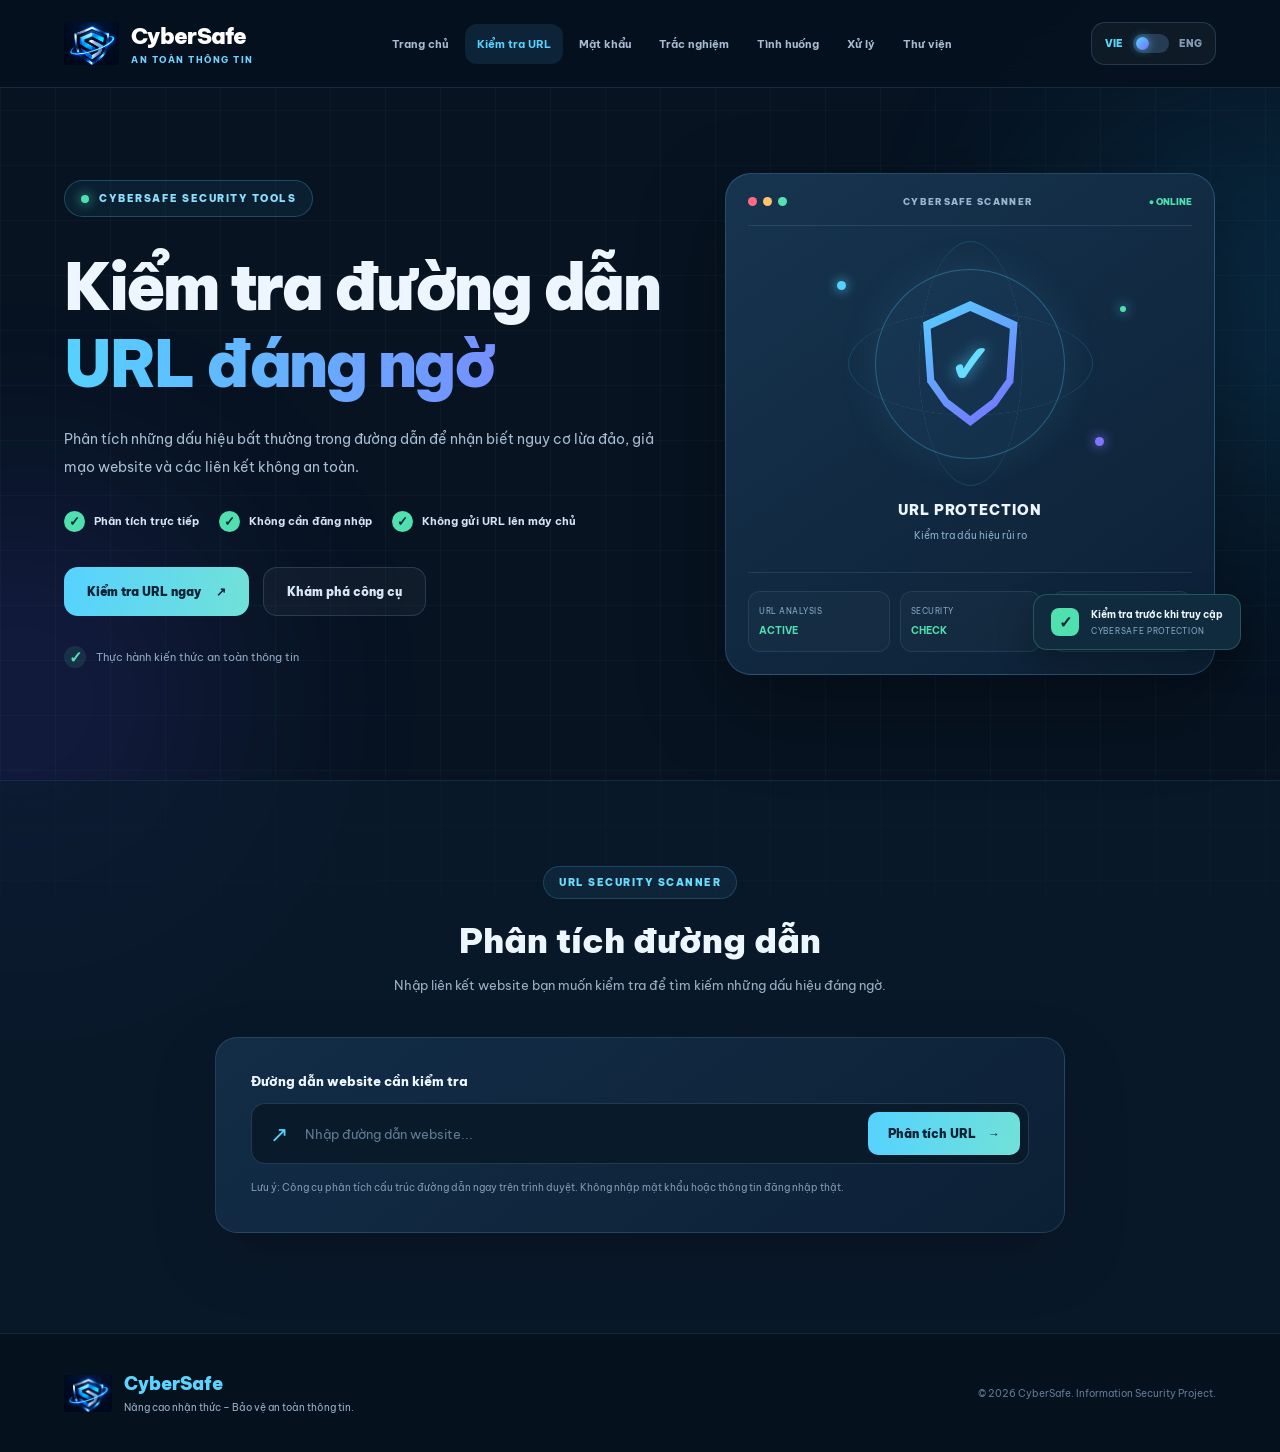
==== commit 329229cd: "Add files via upload" ====
--- a/kiem-tra-url.html
+++ b/kiem-tra-url.html
@@ -3,531 +3,727 @@
   <head>
     <meta charset="UTF-8" />
     <meta name="viewport" content="width=device-width, initial-scale=1.0" />
-    <meta
-      name="description"
-      content="Công cụ kiểm tra và nhận diện các dấu hiệu đáng ngờ trong đường dẫn URL."
+
+    <title>Kiểm tra URL | CyberSafe</title>
+
+    <link rel="icon" type="image/png" href="img/cypersafe-logo.png" />
+    <link rel="stylesheet" href="css/url.css" />
+
+    <link rel="preconnect" href="https://fonts.googleapis.com" />
+    <link rel="preconnect" href="https://fonts.gstatic.com" crossorigin />
+
+    <link
+      href="https://fonts.googleapis.com/css2?family=Be+Vietnam+Pro:wght@400;500;600;700;800;900&display=swap"
+      rel="stylesheet"
     />
-    <title>Kiểm tra URL | CyberSafe</title>
-    <link rel="stylesheet" href="css/url.css" />
   </head>
 
   <body>
-    <header class="site-header">
-      <div class="container nav-wrap">
-        <a href="index.html" class="brand">
-          <span class="brand-logo">CS</span>
-          <span class="brand-text">
+    <div class="background-grid"></div>
+    <div class="background-glow glow-one"></div>
+    <div class="background-glow glow-two"></div>
+
+    <!-- HEADER -->
+
+    <header class="header">
+      <div class="container navbar">
+        <a href="index.html" class="logo">
+          <img
+            src="img/cypersafe-logo.png"
+            alt="CyberSafe Logo"
+            class="logo-image"
+          />
+
+          <div class="logo-text">
             <strong>CyberSafe</strong>
-            <small>INFORMATION SECURITY</small>
-          </span>
+            <span data-vi="AN TOÀN THÔNG TIN" data-en="INFORMATION SECURITY">
+              AN TOÀN THÔNG TIN
+            </span>
+          </div>
         </a>
 
-        <nav class="site-nav" id="siteNav">
-          <a href="index.html" data-vi="Trang chủ" data-en="Home">Trang chủ</a>
+        <button class="menu-button" id="menuButton" type="button">
+          <span></span>
+          <span></span>
+          <span></span>
+        </button>
+
+        <nav class="menu" id="menu">
+          <a href="index.html" data-vi="Trang chủ" data-en="Home">
+            Trang chủ
+          </a>
+
           <a
             href="kiem-tra-url.html"
             class="active"
             data-vi="Kiểm tra URL"
             data-en="URL Checker"
-            >Kiểm tra URL</a
           >
-          <a href="kiem-tra-mat-khau.html" data-vi="Mật khẩu" data-en="Password"
-            >Mật khẩu</a
+            Kiểm tra URL
+          </a>
+
+          <a
+            href="kiem-tra-mat-khau.html"
+            data-vi="Mật khẩu"
+            data-en="Password"
           >
+            Mật khẩu
+          </a>
+
+          <a href="trac-nghiem.html" data-vi="Trắc nghiệm" data-en="Quiz">
+            Trắc nghiệm
+          </a>
+
           <a
             href="tinh-huong-lua-dao.html"
             data-vi="Tình huống"
             data-en="Scenarios"
-            >Tình huống</a
           >
-          <a href="thu-vien-kien-thuc.html" data-vi="Thư viện" data-en="Library"
-            >Thư viện</a
+            Tình huống
+          </a>
+
+          <a href="huong-dan-xu-ly.html" data-vi="Xử lý" data-en="Guides">
+            Xử lý
+          </a>
+
+          <a
+            href="thu-vien-kien-thuc.html"
+            data-vi="Thư viện"
+            data-en="Library"
           >
+            Thư viện
+          </a>
         </nav>
 
-        <div class="nav-actions">
-          <button class="lang-switch" id="langSwitch" type="button">
-            <span id="langLabel">VIE</span>
-          </button>
-
-          <button
-            class="nav-toggle"
-            id="navToggle"
-            type="button"
-            aria-label="Mở menu"
-          >
-            <span></span>
-            <span></span>
-            <span></span>
-          </button>
-        </div>
+        <button class="language-button" id="languageButton" type="button">
+          <span id="vieLabel" class="language-label active">VIE</span>
+
+          <span class="language-track">
+            <span class="language-circle"></span>
+          </span>
+
+          <span id="engLabel" class="language-label">ENG</span>
+        </button>
       </div>
     </header>
 
+    <!-- MAIN -->
+
     <main>
-      <section class="hero-section">
-        <div class="container hero-grid">
+      <section class="hero">
+        <div class="container hero-layout">
           <div class="hero-content">
-            <div class="eyebrow">
-              <span class="status-dot"></span>
-              CYBERSAFE SECURITY TOOLS
+            <div class="badge">
+              <span class="badge-dot"></span>
+
+              <span
+                data-vi="CYBERSAFE SECURITY TOOLS"
+                data-en="CYBERSAFE SECURITY TOOLS"
+              >
+                CYBERSAFE SECURITY TOOLS
+              </span>
             </div>
 
             <h1>
-              Kiểm tra đường dẫn
-              <span>URL đáng ngờ</span>
+              <span data-vi="Kiểm tra đường dẫn" data-en="Check suspicious">
+                Kiểm tra đường dẫn
+              </span>
+
+              <span
+                class="gradient-text"
+                data-vi="URL đáng ngờ"
+                data-en="URL links"
+              >
+                URL đáng ngờ
+              </span>
             </h1>
 
             <p
               class="hero-description"
               data-vi="Phân tích những dấu hiệu bất thường trong đường dẫn để nhận biết nguy cơ lừa đảo, giả mạo website và các liên kết không an toàn."
-              data-en="Analyze unusual URL characteristics to identify possible phishing, fake websites and suspicious links."
+              data-en="Analyze unusual URL patterns to identify potential scams, fake websites and unsafe links."
             >
               Phân tích những dấu hiệu bất thường trong đường dẫn để nhận biết
               nguy cơ lừa đảo, giả mạo website và các liên kết không an toàn.
             </p>
 
-            <div class="hero-points">
-              <div>
-                <span class="point-icon">✓</span>
-                <span data-vi="Phân tích trực tiếp" data-en="Instant analysis"
-                  >Phân tích trực tiếp</span
-                >
-              </div>
-              <div>
-                <span class="point-icon">✓</span>
-                <span data-vi="Không cần đăng nhập" data-en="No login required"
-                  >Không cần đăng nhập</span
-                >
-              </div>
-              <div>
-                <span class="point-icon">✓</span>
+            <div class="hero-features">
+              <div class="feature">
+                <span class="check-icon">✓</span>
+
+                <span data-vi="Phân tích trực tiếp" data-en="Instant analysis">
+                  Phân tích trực tiếp
+                </span>
+              </div>
+
+              <div class="feature">
+                <span class="check-icon">✓</span>
+
+                <span data-vi="Không cần đăng nhập" data-en="No login required">
+                  Không cần đăng nhập
+                </span>
+              </div>
+
+              <div class="feature">
+                <span class="check-icon">✓</span>
+
                 <span
                   data-vi="Không gửi URL lên máy chủ"
                   data-en="URL stays in your browser"
-                  >Không gửi URL lên máy chủ</span
                 >
-              </div>
+                  Không gửi URL lên máy chủ
+                </span>
+              </div>
+            </div>
+
+            <div class="hero-buttons">
+              <a href="#urlChecker" class="primary-button">
+                <span data-vi="Kiểm tra URL ngay" data-en="Check URL now">
+                  Kiểm tra URL ngay
+                </span>
+
+                <span>↗</span>
+              </a>
+
+              <a href="#urlChecker" class="secondary-button">
+                <span data-vi="Khám phá công cụ" data-en="Explore tools">
+                  Khám phá công cụ
+                </span>
+              </a>
+            </div>
+
+            <div class="hero-note">
+              <span>✓</span>
+
+              <p
+                data-vi="Thực hành kiến thức an toàn thông tin"
+                data-en="Practice information security knowledge"
+              >
+                Thực hành kiến thức an toàn thông tin
+              </p>
             </div>
           </div>
 
+          <!-- SCANNER: KHÔNG SỬ DỤNG ẢNH LOGO -->
+
           <div class="hero-visual">
-            <div class="visual-card">
-              <div class="visual-card-top">
-                <div class="window-dots"><i></i><i></i><i></i></div>
-                <span>CYBERSAFE SCANNER</span>
-                <span class="visual-status">● ONLINE</span>
-              </div>
-
-              <div class="visual-shield">
+            <div class="scanner-card">
+              <div class="scanner-header">
+                <div class="window-dots">
+                  <span></span>
+                  <span></span>
+                  <span></span>
+                </div>
+
+                <span class="scanner-name"> CYBERSAFE SCANNER </span>
+
+                <span class="online-status"> ● ONLINE </span>
+              </div>
+
+              <div class="scanner-art">
+                <div class="orbit orbit-one"></div>
+                <div class="orbit orbit-two"></div>
+
                 <div class="shield-circle">
-                  <svg viewBox="0 0 100 100" aria-hidden="true">
-                    <path
-                      d="M50 9 L82 22 V46 C82 68 68 84 50 92 C32 84 18 68 18 46 V22 Z"
-                    ></path>
-                    <path d="M34 50 L45 61 L67 38"></path>
-                  </svg>
+                  <div class="shield-symbol">
+                    <div class="shield-inner">
+                      <span>✓</span>
+                    </div>
+                  </div>
                 </div>
-                <strong>URL PROTECTION</strong>
-                <span
-                  data-vi="Kiểm tra dấu hiệu rủi ro"
-                  data-en="Suspicious link detection"
-                  >Kiểm tra dấu hiệu rủi ro</span
-                >
-              </div>
-
-              <div class="visual-info">
-                <div>
+
+                <span class="orbit-dot dot-one"></span>
+                <span class="orbit-dot dot-two"></span>
+                <span class="orbit-dot dot-three"></span>
+              </div>
+
+              <div class="scanner-title">URL PROTECTION</div>
+
+              <p
+                class="scanner-subtitle"
+                data-vi="Kiểm tra dấu hiệu rủi ro"
+                data-en="Check for security risks"
+              >
+                Kiểm tra dấu hiệu rủi ro
+              </p>
+
+              <div class="scanner-status">
+                <div class="status-item">
                   <span>URL ANALYSIS</span>
                   <strong>ACTIVE</strong>
                 </div>
-                <div>
+
+                <div class="status-item">
                   <span>SECURITY</span>
                   <strong>CHECK</strong>
                 </div>
-                <div>
+
+                <div class="status-item">
                   <span>PRIVACY</span>
                   <strong>LOCAL</strong>
                 </div>
               </div>
             </div>
 
-            <div class="visual-caption">
-              <span class="caption-icon">✓</span>
-              <span
-                data-vi="Kiểm tra trước khi truy cập"
-                data-en="Check before you click"
-                >Kiểm tra trước khi truy cập</span
-              >
+            <div class="floating-notice">
+              <div class="notice-icon">✓</div>
+
+              <div>
+                <strong
+                  data-vi="Kiểm tra trước khi truy cập"
+                  data-en="Check before visiting"
+                >
+                  Kiểm tra trước khi truy cập
+                </strong>
+
+                <small>CYBERSAFE PROTECTION</small>
+              </div>
             </div>
           </div>
         </div>
       </section>
 
-      <section class="scanner-section" id="url-tool">
+      <!-- URL CHECKER -->
+
+      <section class="checker-section" id="urlChecker">
         <div class="container">
           <div class="section-heading">
-            <span class="section-label">URL SECURITY CHECK</span>
-            <h2 data-vi="Phân tích đường dẫn URL" data-en="Analyze a URL">
-              Phân tích đường dẫn URL
+            <span class="section-label"> URL SECURITY SCANNER </span>
+
+            <h2 data-vi="Phân tích đường dẫn" data-en="Analyze your URL">
+              Phân tích đường dẫn
             </h2>
+
             <p
-              data-vi="Nhập đường dẫn bạn muốn kiểm tra. Hệ thống sẽ phân tích các đặc điểm có thể liên quan đến rủi ro bảo mật."
-              data-en="Enter the URL you want to check. The tool will analyze characteristics that may indicate security risks."
+              data-vi="Nhập liên kết website bạn muốn kiểm tra để tìm kiếm những dấu hiệu đáng ngờ."
+              data-en="Enter the website link you want to check for suspicious signs."
             >
-              Nhập đường dẫn bạn muốn kiểm tra. Hệ thống sẽ phân tích các đặc
-              điểm có thể liên quan đến rủi ro bảo mật.
+              Nhập liên kết website bạn muốn kiểm tra để tìm kiếm những dấu hiệu
+              đáng ngờ.
             </p>
           </div>
 
-          <div class="scanner-grid">
-            <section class="input-card">
-              <div class="card-heading">
-                <div class="card-icon">⌕</div>
+          <div class="checker-card">
+            <form id="urlForm">
+              <label
+                for="urlInput"
+                data-vi="Đường dẫn website cần kiểm tra"
+                data-en="Website URL to check"
+              >
+                Đường dẫn website cần kiểm tra
+              </label>
+
+              <div class="input-area">
+                <span class="link-icon">↗</span>
+
+                <input
+                  type="text"
+                  id="urlInput"
+                  placeholder="Nhập đường dẫn website..."
+                  data-placeholder-vi="Nhập đường dẫn website..."
+                  data-placeholder-en="Enter website URL..."
+                  autocomplete="off"
+                  required
+                />
+
+                <button type="submit" class="scan-button">
+                  <span data-vi="Phân tích URL" data-en="Analyze URL">
+                    Phân tích URL
+                  </span>
+
+                  <span>→</span>
+                </button>
+              </div>
+            </form>
+
+            <p
+              class="input-note"
+              data-vi="Lưu ý: Công cụ phân tích cấu trúc đường dẫn ngay trên trình duyệt. Không nhập mật khẩu hoặc thông tin đăng nhập thật."
+              data-en="Note: This tool analyzes URL patterns in your browser. Do not enter real passwords or login information."
+            >
+              Lưu ý: Công cụ phân tích cấu trúc đường dẫn ngay trên trình duyệt.
+              Không nhập mật khẩu hoặc thông tin đăng nhập thật.
+            </p>
+
+            <!-- RESULT -->
+
+            <div class="result-box" id="resultBox" hidden>
+              <div class="result-top">
                 <div>
-                  <h3
-                    data-vi="Nhập URL cần kiểm tra"
-                    data-en="Enter a URL to check"
+                  <span
+                    class="result-label"
+                    data-vi="KẾT QUẢ PHÂN TÍCH"
+                    data-en="SCAN RESULT"
                   >
-                    Nhập URL cần kiểm tra
-                  </h3>
-                  <p
-                    data-vi="Dán đường dẫn vào ô bên dưới"
-                    data-en="Paste a link into the field below"
-                  >
-                    Dán đường dẫn vào ô bên dưới
-                  </p>
+                    KẾT QUẢ PHÂN TÍCH
+                  </span>
+
+                  <h3 id="resultTitle"></h3>
                 </div>
-              </div>
-
-              <form id="urlForm" novalidate>
-                <label
-                  for="urlInput"
-                  data-vi="ĐƯỜNG DẪN WEBSITE"
-                  data-en="WEBSITE ADDRESS"
-                  >ĐƯỜNG DẪN WEBSITE</label
+
+                <div class="score-number">
+                  <strong id="scoreValue">0</strong>
+                  <span>/100</span>
+                </div>
+              </div>
+
+              <p class="result-url" id="resultUrl"></p>
+
+              <div class="progress-background">
+                <div class="progress-bar" id="progressBar"></div>
+              </div>
+
+              <p
+                class="score-caption"
+                data-vi="Điểm cảnh báo tham khảo"
+                data-en="Reference warning score"
+              >
+                Điểm cảnh báo tham khảo
+              </p>
+
+              <ul class="result-details" id="resultDetails"></ul>
+
+              <div class="result-warning">
+                <span>!</span>
+
+                <p
+                  data-vi="Kết quả chỉ mang tính tham khảo. Không phát hiện dấu hiệu bất thường không đồng nghĩa website chắc chắn an toàn."
+                  data-en="This result is for reference only. No detected warning signs does not guarantee that a website is safe."
                 >
-
-                <div class="input-wrap" id="urlInputShell">
-                  <span class="input-symbol">↗</span>
-                  <input
-                    type="text"
-                    id="urlInput"
-                    placeholder="https://example.com"
-                    autocomplete="off"
-                    spellcheck="false"
-                    data-placeholder-vi="https://example.com"
-                    data-placeholder-en="https://example.com"
-                  />
-                </div>
-
-                <p
-                  class="input-hint"
-                  id="urlInputHint"
-                  data-vi="Hỗ trợ đường dẫn bắt đầu bằng http:// hoặc https://."
-                  data-en="Supports links starting with http:// or https://."
-                >
-                  Hỗ trợ đường dẫn bắt đầu bằng http:// hoặc https://.
+                  Kết quả chỉ mang tính tham khảo. Không phát hiện dấu hiệu bất
+                  thường không đồng nghĩa website chắc chắn an toàn.
                 </p>
-
-                <div class="sample-area">
-                  <span
-                    class="sample-title"
-                    data-vi="THỬ VỚI URL MẪU"
-                    data-en="TRY SAMPLE URLS"
-                    >THỬ VỚI URL MẪU</span
-                  >
-
-                  <div class="sample-list">
-                    <button
-                      type="button"
-                      class="sample-btn"
-                      data-sample="https://www.example.com/"
-                    >
-                      <span class="sample-dot safe-dot"></span>
-                      <span data-vi="URL mẫu an toàn" data-en="Safe sample"
-                        >URL mẫu an toàn</span
-                      >
-                    </button>
-
-                    <button
-                      type="button"
-                      class="sample-btn"
-                      data-sample="http://login-example.invalid/verify"
-                    >
-                      <span class="sample-dot danger-dot"></span>
-                      <span
-                        data-vi="URL có dấu hiệu đáng ngờ"
-                        data-en="Suspicious sample"
-                        >URL có dấu hiệu đáng ngờ</span
-                      >
-                    </button>
-
-                    <button
-                      type="button"
-                      class="sample-btn"
-                      data-sample="https://bit.ly/example"
-                    >
-                      <span class="sample-dot warning-dot"></span>
-                      <span data-vi="URL rút gọn" data-en="Shortened URL"
-                        >URL rút gọn</span
-                      >
-                    </button>
-                  </div>
-                </div>
-
-                <div class="button-group">
-                  <button type="submit" class="analyze-btn" id="analyzeUrlBtn">
-                    <span data-vi="Phân tích URL" data-en="Analyze URL"
-                      >Phân tích URL</span
-                    >
-                    <span class="button-arrow">→</span>
-                  </button>
-
-                  <button
-                    type="button"
-                    class="clear-btn"
-                    id="clearUrlBtn"
-                    data-vi="Xóa"
-                    data-en="Clear"
-                  >
-                    Xóa
-                  </button>
-                </div>
-              </form>
-
-              <div class="privacy-note">
-                <span class="privacy-icon">✓</span>
-                <p
-                  data-vi="Quyền riêng tư: Công cụ chỉ phân tích cấu trúc đường dẫn ngay trên trình duyệt. URL không được gửi đến máy chủ và website đích không được mở."
-                  data-en="Privacy: This tool analyzes the URL structure in your browser. The URL is not uploaded and the destination website is not opened."
-                >
-                  Quyền riêng tư: Công cụ chỉ phân tích cấu trúc đường dẫn ngay
-                  trên trình duyệt. URL không được gửi đến máy chủ và website
-                  đích không được mở.
-                </p>
-              </div>
-            </section>
-
-            <section class="result-card" id="resultPanel">
-              <div class="result-header">
-                <div>
-                  <span class="card-overline">ANALYSIS REPORT</span>
-                  <h3 data-vi="Kết quả phân tích" data-en="Analysis result">
-                    Kết quả phân tích
-                  </h3>
-                </div>
-                <span class="scan-status" id="scanStatus">READY</span>
-              </div>
-
-              <div class="result-summary">
-                <span
-                  class="risk-badge"
-                  id="riskBadge"
-                  data-vi="Chưa phân tích"
-                  data-en="Not analyzed"
-                  >Chưa phân tích</span
-                >
-
-                <h4
-                  id="riskTitle"
-                  data-vi="Sẵn sàng kiểm tra URL"
-                  data-en="Ready to check URL"
-                >
-                  Sẵn sàng kiểm tra URL
-                </h4>
-
-                <p
-                  id="riskDesc"
-                  data-vi="Nhập một đường dẫn ở khung bên trái và nhấn nút phân tích để xem kết quả."
-                  data-en="Enter a URL in the panel on the left and select Analyze to see the result."
-                >
-                  Nhập một đường dẫn ở khung bên trái và nhấn nút phân tích để
-                  xem kết quả.
-                </p>
-              </div>
-
-              <div class="score-box">
-                <div class="score-circle" id="scoreCircle">
-                  <div class="score-content">
-                    <strong id="riskScore">0</strong>
-                    <span>/ 100</span>
-                  </div>
-                </div>
-
-                <div class="score-description">
-                  <strong data-vi="Điểm rủi ro" data-en="Risk score"
-                    >Điểm rủi ro</strong
-                  >
-                  <p
-                    data-vi="Điểm càng cao, số lượng dấu hiệu đáng ngờ được phát hiện càng nhiều."
-                    data-en="A higher score means more suspicious indicators were detected."
-                  >
-                    Điểm càng cao, số lượng dấu hiệu đáng ngờ được phát hiện
-                    càng nhiều.
-                  </p>
-                  <div class="score-levels">
-                    <span
-                      ><i class="level-low"></i
-                      ><b data-vi="Thấp" data-en="Low">Thấp</b></span
-                    >
-                    <span
-                      ><i class="level-medium"></i
-                      ><b data-vi="Trung bình" data-en="Medium"
-                        >Trung bình</b
-                      ></span
-                    >
-                    <span
-                      ><i class="level-high"></i
-                      ><b data-vi="Cao" data-en="High">Cao</b></span
-                    >
-                  </div>
-                </div>
-              </div>
-
-              <div class="findings-header">
-                <strong
-                  data-vi="CÁC DẤU HIỆU ĐƯỢC PHÁT HIỆN"
-                  data-en="DETECTED INDICATORS"
-                  >CÁC DẤU HIỆU ĐƯỢC PHÁT HIỆN</strong
-                >
-                <span id="findingCount">0</span>
-              </div>
-
-              <div class="analysis-list" id="analysisList">
-                <div class="empty-result">
-                  <span class="empty-icon">⌕</span>
-                  <p
-                    data-vi="Chưa có dữ liệu phân tích. Kết quả sẽ xuất hiện tại đây."
-                    data-en="No analysis data yet. Results will appear here."
-                  >
-                    Chưa có dữ liệu phân tích. Kết quả sẽ xuất hiện tại đây.
-                  </p>
-                </div>
-              </div>
-
-              <p
-                class="result-disclaimer"
-                data-vi="Lưu ý: Điểm số chỉ dựa trên các dấu hiệu kỹ thuật cơ bản, không phải kết quả xác minh độ an toàn tuyệt đối của website."
-                data-en="Note: The score is based on basic technical indicators and does not guarantee the website's safety."
-              >
-                Lưu ý: Điểm số chỉ dựa trên các dấu hiệu kỹ thuật cơ bản, không
-                phải kết quả xác minh độ an toàn tuyệt đối của website.
-              </p>
-            </section>
-          </div>
-        </div>
-      </section>
-
-      <section class="warning-section">
-        <div class="container">
-          <div class="section-heading">
-            <span class="section-label">SECURITY KNOWLEDGE</span>
-            <h2
-              data-vi="Dấu hiệu URL đáng ngờ"
-              data-en="Signs of a suspicious URL"
-            >
-              Dấu hiệu URL đáng ngờ
-            </h2>
-            <p
-              data-vi="Một số đặc điểm thường xuất hiện trong các đường dẫn giả mạo hoặc được sử dụng trong hoạt động lừa đảo."
-              data-en="Common characteristics found in fake links or links used in phishing attempts."
-            >
-              Một số đặc điểm thường xuất hiện trong các đường dẫn giả mạo hoặc
-              được sử dụng trong hoạt động lừa đảo.
-            </p>
-          </div>
-
-          <div class="warning-grid">
-            <article class="warning-card">
-              <div class="warning-icon blue-icon">⌘</div>
-              <span class="warning-number">01 / DOMAIN</span>
-              <h3 data-vi="Tên miền bất thường" data-en="Unusual domain name">
-                Tên miền bất thường
-              </h3>
-              <p
-                data-vi="Tên miền có nhiều ký tự lạ, nhiều dấu gạch ngang hoặc cố tình viết gần giống tên website chính thức."
-                data-en="Domains with unusual characters, excessive hyphens or names designed to resemble official websites."
-              >
-                Tên miền có nhiều ký tự lạ, nhiều dấu gạch ngang hoặc cố tình
-                viết gần giống tên website chính thức.
-              </p>
-            </article>
-
-            <article class="warning-card">
-              <div class="warning-icon purple-icon">◎</div>
-              <span class="warning-number">02 / SECURITY</span>
-              <h3 data-vi="Thiếu HTTPS" data-en="Missing HTTPS">Thiếu HTTPS</h3>
-              <p
-                data-vi="Đường dẫn sử dụng HTTP không mã hóa kết nối. Đây là dấu hiệu cần lưu ý, dù không tự động chứng minh website là lừa đảo."
-                data-en="HTTP does not encrypt the connection. This is a warning sign, but does not automatically mean the website is fraudulent."
-              >
-                Đường dẫn sử dụng HTTP không mã hóa kết nối. Đây là dấu hiệu cần
-                lưu ý, dù không tự động chứng minh website là lừa đảo.
-              </p>
-            </article>
-
-            <article class="warning-card">
-              <div class="warning-icon green-icon">↗</div>
-              <span class="warning-number">03 / REDIRECT</span>
-              <h3 data-vi="Liên kết rút gọn" data-en="Shortened links">
-                Liên kết rút gọn
-              </h3>
-              <p
-                data-vi="URL rút gọn che giấu địa chỉ đích ban đầu. Hãy xác minh nguồn gửi và đích đến trước khi truy cập."
-                data-en="Shortened URLs hide the original destination. Verify the sender and destination before opening them."
-              >
-                URL rút gọn che giấu địa chỉ đích ban đầu. Hãy xác minh nguồn
-                gửi và đích đến trước khi truy cập.
-              </p>
-            </article>
-          </div>
-        </div>
-      </section>
-
-      <section class="bottom-section">
-        <div class="container">
-          <div class="bottom-card">
-            <div>
-              <span class="section-label">STAY SAFE ONLINE</span>
-              <h2
-                data-vi="Cẩn thận trước khi nhấn vào liên kết"
-                data-en="Think before you click"
-              >
-                Cẩn thận trước khi nhấn vào liên kết
-              </h2>
-              <p
-                data-vi="Không cung cấp mật khẩu, mã OTP hoặc thông tin cá nhân trên những website chưa được xác minh."
-                data-en="Never share passwords, OTP codes or personal information on unverified websites."
-              >
-                Không cung cấp mật khẩu, mã OTP hoặc thông tin cá nhân trên
-                những website chưa được xác minh.
-              </p>
+              </div>
             </div>
-            <a href="thu-vien-kien-thuc.html" class="bottom-link">
-              <span data-vi="Tìm hiểu thêm" data-en="Learn more"
-                >Tìm hiểu thêm</span
-              >
-              <span>→</span>
-            </a>
           </div>
         </div>
       </section>
     </main>
 
-    <footer class="site-footer">
+    <!-- FOOTER -->
+
+    <footer class="footer">
       <div class="container footer-content">
-        <a href="index.html" class="footer-brand">CyberSafe</a>
-        <p
-          data-vi="Website học tập về an toàn thông tin và nhận diện lừa đảo trực tuyến."
-          data-en="An educational website about information security and online scam awareness."
-        >
-          Website học tập về an toàn thông tin và nhận diện lừa đảo trực tuyến.
-        </p>
-        <span>© <span id="year"></span> CyberSafe</span>
+        <div class="footer-brand">
+          <img src="img/cypersafe-logo.png" alt="CyberSafe Logo" />
+
+          <div>
+            <strong>CyberSafe</strong>
+
+            <p
+              data-vi="Nâng cao nhận thức – Bảo vệ an toàn thông tin."
+              data-en="Raise awareness – Protect information security."
+            >
+              Nâng cao nhận thức – Bảo vệ an toàn thông tin.
+            </p>
+          </div>
+        </div>
+
+        <span> © 2026 CyberSafe. Information Security Project. </span>
       </div>
     </footer>
 
-    <script src="js/url.js"></script>
+    <!-- JAVASCRIPT -->
+
+    <script>
+      let currentLanguage = "vi";
+      let lastResult = null;
+
+      const languageButton = document.getElementById("languageButton");
+      const vieLabel = document.getElementById("vieLabel");
+      const engLabel = document.getElementById("engLabel");
+
+      function changeLanguage(language) {
+        currentLanguage = language;
+
+        document.documentElement.lang = language;
+
+        document
+          .querySelectorAll("[data-vi][data-en]")
+          .forEach(function (element) {
+            element.textContent = element.getAttribute("data-" + language);
+          });
+
+        const urlInput = document.getElementById("urlInput");
+
+        urlInput.placeholder = urlInput.getAttribute(
+          "data-placeholder-" + language,
+        );
+
+        if (language === "vi") {
+          vieLabel.classList.add("active");
+          engLabel.classList.remove("active");
+
+          languageButton.classList.remove("english");
+        } else {
+          vieLabel.classList.remove("active");
+          engLabel.classList.add("active");
+
+          languageButton.classList.add("english");
+        }
+
+        try {
+          localStorage.setItem("cybersafe-language", language);
+        } catch (error) {}
+
+        if (lastResult) {
+          displayResult(lastResult);
+        }
+      }
+
+      languageButton.addEventListener("click", function () {
+        if (currentLanguage === "vi") {
+          changeLanguage("en");
+        } else {
+          changeLanguage("vi");
+        }
+      });
+
+      // MOBILE MENU
+
+      const menuButton = document.getElementById("menuButton");
+      const menu = document.getElementById("menu");
+
+      menuButton.addEventListener("click", function () {
+        menu.classList.toggle("show");
+        menuButton.classList.toggle("open");
+      });
+
+      menu.querySelectorAll("a").forEach(function (link) {
+        link.addEventListener("click", function () {
+          menu.classList.remove("show");
+          menuButton.classList.remove("open");
+        });
+      });
+
+      // URL ANALYSIS
+
+      const messages = {
+        vi: {
+          low: "Chưa phát hiện dấu hiệu rủi ro rõ ràng",
+          medium: "Đường dẫn cần được thận trọng",
+          high: "Phát hiện nhiều dấu hiệu đáng ngờ",
+          noHttps: "Đường dẫn không sử dụng HTTPS.",
+          ip: "Đường dẫn sử dụng địa chỉ IP thay cho tên miền.",
+          userinfo: "Đường dẫn chứa thông tin người dùng trước tên miền.",
+          punycode: "Tên miền chứa ký tự Punycode (xn--), cần kiểm tra kỹ.",
+          shortener:
+            "Đường dẫn sử dụng dịch vụ rút gọn, khó nhận biết địa chỉ đích.",
+          keywords:
+            "Đường dẫn chứa từ khóa thường xuất hiện trong các trang giả mạo.",
+          subdomains: "Tên miền có nhiều cấp tên miền phụ.",
+          port: "Đường dẫn sử dụng cổng mạng không phổ biến.",
+          noSignals:
+            "Không phát hiện dấu hiệu bất thường theo bộ quy tắc hiện tại.",
+          error: "Vui lòng nhập một đường dẫn hợp lệ.",
+          protocol: "Chỉ hỗ trợ đường dẫn HTTP hoặc HTTPS.",
+        },
+
+        en: {
+          low: "No clear risk signs detected",
+          medium: "This URL requires caution",
+          high: "Multiple suspicious signs detected",
+          noHttps: "The URL does not use HTTPS.",
+          ip: "The URL uses an IP address instead of a domain name.",
+          userinfo: "The URL contains user information before the domain.",
+          punycode: "The domain contains Punycode (xn--). Check it carefully.",
+          shortener: "The URL uses a shortener, hiding its destination.",
+          keywords: "The URL contains keywords often found on fake websites.",
+          subdomains: "The domain contains many subdomain levels.",
+          port: "The URL uses an uncommon network port.",
+          noSignals: "No unusual signs were detected by the current rules.",
+          error: "Please enter a valid URL.",
+          protocol: "Only HTTP or HTTPS links are supported.",
+        },
+      };
+
+      const urlForm = document.getElementById("urlForm");
+      const urlInput = document.getElementById("urlInput");
+
+      urlForm.addEventListener("submit", function (event) {
+        event.preventDefault();
+
+        let input = urlInput.value.trim();
+
+        const text = messages[currentLanguage];
+
+        if (input === "") {
+          alert(text.error);
+          return;
+        }
+
+        if (!/^https?:\/\//i.test(input)) {
+          input = "https://" + input;
+        }
+
+        let url;
+
+        try {
+          url = new URL(input);
+        } catch (error) {
+          alert(text.error);
+          return;
+        }
+
+        if (url.protocol !== "http:" && url.protocol !== "https:") {
+          alert(text.protocol);
+          return;
+        }
+
+        let score = 0;
+        let reasons = [];
+
+        let hostname = url.hostname.toLowerCase();
+        let fullUrl = url.href.toLowerCase();
+
+        let ipPattern = /^(\d{1,3}\.){3}\d{1,3}$/;
+
+        if (url.protocol !== "https:") {
+          score += 15;
+          reasons.push("noHttps");
+        }
+
+        if (ipPattern.test(hostname)) {
+          score += 25;
+          reasons.push("ip");
+        }
+
+        if (url.username !== "" || url.password !== "") {
+          score += 25;
+          reasons.push("userinfo");
+        }
+
+        if (hostname.includes("xn--")) {
+          score += 20;
+          reasons.push("punycode");
+        }
+
+        let shorteners = [
+          "bit.ly",
+          "tinyurl.com",
+          "t.co",
+          "goo.gl",
+          "is.gd",
+          "cutt.ly",
+          "shorturl.at",
+        ];
+
+        if (shorteners.includes(hostname)) {
+          score += 20;
+          reasons.push("shortener");
+        }
+
+        let suspiciousWords = [
+          "login",
+          "verify",
+          "bonus",
+          "gift",
+          "bank",
+          "password",
+          "update",
+          "otp",
+          "account",
+        ];
+
+        let foundKeyword = false;
+
+        suspiciousWords.forEach(function (word) {
+          if (fullUrl.includes(word)) {
+            foundKeyword = true;
+          }
+        });
+
+        if (foundKeyword) {
+          score += 10;
+          reasons.push("keywords");
+        }
+
+        let parts = hostname.split(".");
+
+        if (parts.length > 3) {
+          score += 10;
+          reasons.push("subdomains");
+        }
+
+        if (url.port !== "" && url.port !== "80" && url.port !== "443") {
+          score += 10;
+          reasons.push("port");
+        }
+
+        if (score > 100) {
+          score = 100;
+        }
+
+        let level = "low";
+
+        if (score >= 50) {
+          level = "high";
+        } else if (score >= 25) {
+          level = "medium";
+        }
+
+        lastResult = {
+          score: score,
+          level: level,
+          reasons: reasons,
+          url: url.href,
+        };
+
+        displayResult(lastResult);
+      });
+
+      // DISPLAY RESULT
+
+      function displayResult(result) {
+        const resultBox = document.getElementById("resultBox");
+        const resultTitle = document.getElementById("resultTitle");
+        const resultUrl = document.getElementById("resultUrl");
+        const scoreValue = document.getElementById("scoreValue");
+        const progressBar = document.getElementById("progressBar");
+        const resultDetails = document.getElementById("resultDetails");
+
+        let text = messages[currentLanguage];
+
+        resultBox.hidden = false;
+
+        resultBox.className = "result-box " + result.level;
+
+        resultTitle.textContent = text[result.level];
+
+        resultUrl.textContent = result.url;
+
+        scoreValue.textContent = result.score;
+
+        progressBar.style.width = result.score + "%";
+
+        resultDetails.innerHTML = "";
+
+        if (result.reasons.length === 0) {
+          let item = document.createElement("li");
+
+          item.textContent = text.noSignals;
+
+          resultDetails.appendChild(item);
+        } else {
+          result.reasons.forEach(function (reason) {
+            let item = document.createElement("li");
+
+            item.textContent = text[reason];
+
+            resultDetails.appendChild(item);
+          });
+        }
+      }
+
+      // LOAD SAVED LANGUAGE
+
+      try {
+        let savedLanguage = localStorage.getItem("cybersafe-language");
+
+        if (savedLanguage === "en") {
+          changeLanguage("en");
+        }
+      } catch (error) {}
+    </script>
   </body>
 </html>
--- a/css/url.css
+++ b/css/url.css
@@ -1,23 +1,3 @@
-@import url("https://fonts.googleapis.com/css2?family=Be+Vietnam+Pro:wght@400;500;600;700;800;900&display=swap");
-
-:root {
-  --background: #071321;
-  --background-light: #0b1b2d;
-  --card: #10243a;
-  --card-light: #142b43;
-  --blue: #55c8ff;
-  --cyan: #73e4dc;
-  --purple: #9a8cff;
-  --green: #61e6b1;
-  --orange: #ffbd75;
-  --red: #ff7189;
-  --white: #f2f7ff;
-  --text: #dce8f5;
-  --muted: #91a6bd;
-  --border: rgba(148, 183, 216, 0.15);
-  --container: 1160px;
-}
-
 * {
   margin: 0;
   padding: 0;
@@ -29,1255 +9,1148 @@
 }
 
 body {
-  min-height: 100vh;
-  color: var(--text);
-  background: var(--background);
   font-family: "Be Vietnam Pro", Arial, sans-serif;
-  font-size: 14px;
-  line-height: 1.7;
+  background: #071321;
+  color: #edf5ff;
+  overflow-x: hidden;
+}
+
+a {
+  text-decoration: none;
+  color: inherit;
 }
 
 button,
 input {
-  font: inherit;
-}
-
-button {
+  font-family: inherit;
+}
+
+.container {
+  width: 90%;
+  max-width: 1200px;
+  margin: auto;
+}
+
+/* BACKGROUND */
+
+.background-grid {
+  position: fixed;
+  inset: 0;
+  z-index: -3;
+  background-image:
+    linear-gradient(rgba(120, 180, 220, 0.045) 1px, transparent 1px),
+    linear-gradient(90deg, rgba(120, 180, 220, 0.045) 1px, transparent 1px);
+  background-size: 55px 55px;
+  pointer-events: none;
+}
+
+.background-glow {
+  position: fixed;
+  width: 400px;
+  height: 400px;
+  border-radius: 50%;
+  filter: blur(120px);
+  opacity: 0.16;
+  z-index: -2;
+  pointer-events: none;
+  animation: glowMove 10s infinite alternate ease-in-out;
+}
+
+.glow-one {
+  background: #1aaeff;
+  top: 100px;
+  right: -180px;
+}
+
+.glow-two {
+  background: #6255ff;
+  bottom: 0;
+  left: -180px;
+  animation-delay: 3s;
+}
+
+/* HEADER */
+
+.header {
+  width: 100%;
+  height: 88px;
+  position: sticky;
+  top: 0;
+  z-index: 100;
+  background: rgba(6, 17, 30, 0.9);
+  backdrop-filter: blur(18px);
+  border-bottom: 1px solid rgba(120, 190, 230, 0.15);
+}
+
+.navbar {
+  height: 100%;
+  display: flex;
+  align-items: center;
+  justify-content: space-between;
+  gap: 25px;
+}
+
+/* LOGO */
+
+.logo {
+  display: flex;
+  align-items: center;
+  gap: 12px;
+  flex-shrink: 0;
+}
+
+.logo-image {
+  width: 55px;
+  height: 55px;
+  object-fit: contain;
+  border-radius: 12px;
+  transition: 0.3s;
+}
+
+.logo-image:hover {
+  transform: scale(1.08);
+  filter: drop-shadow(0 0 10px #36bfff);
+}
+
+.logo-text {
+  display: flex;
+  flex-direction: column;
+  gap: 4px;
+}
+
+.logo-text strong {
+  color: #ffffff;
+  font-size: 22px;
+  font-weight: 900;
+  letter-spacing: -0.7px;
+}
+
+.logo-text span {
+  color: #70cfff;
+  font-size: 9px;
+  letter-spacing: 1.5px;
+  font-weight: 800;
+}
+
+/* MENU */
+
+.menu {
+  display: flex;
+  align-items: center;
+  gap: 4px;
+}
+
+.menu a {
+  padding: 13px 12px;
+  border-radius: 12px;
+  color: #a8bad0;
+  font-size: 11px;
+  font-weight: 700;
+  transition: 0.3s;
+  white-space: nowrap;
+}
+
+.menu a:hover,
+.menu a.active {
+  background: rgba(75, 183, 240, 0.12);
+  color: #58d3ff;
+}
+
+.menu a:hover {
+  transform: translateY(-2px);
+}
+
+/* LANGUAGE BUTTON */
+
+.language-button {
+  height: 43px;
+  display: flex;
+  align-items: center;
+  gap: 10px;
+  padding: 0 13px;
+  border: 1px solid rgba(120, 190, 230, 0.2);
+  border-radius: 14px;
+  background: rgba(255, 255, 255, 0.04);
   cursor: pointer;
-}
-
-a {
-  color: inherit;
-  text-decoration: none;
-}
-
-.container {
-  width: min(var(--container), calc(100% - 48px));
-  margin: 0 auto;
-}
-
-/* HEADER */
-
-.site-header {
-  position: relative;
-  z-index: 10;
-  border-bottom: 1px solid var(--border);
-  background: #091827;
-}
-
-.nav-wrap {
-  min-height: 82px;
-  display: flex;
-  align-items: center;
-  justify-content: space-between;
-  gap: 28px;
-}
-
-.brand {
-  display: flex;
-  align-items: center;
-  gap: 11px;
+  transition: 0.3s;
   flex-shrink: 0;
 }
 
-.brand-logo {
+.language-button:hover {
+  border-color: #55d2ff;
+  box-shadow: 0 0 20px rgba(85, 210, 255, 0.15);
+}
+
+.language-label {
+  font-size: 10px;
+  font-weight: 900;
+  color: #8299b1;
+  transition: 0.3s;
+}
+
+.language-label.active {
+  color: #5bd7ff;
+}
+
+.language-track {
+  width: 36px;
+  height: 19px;
+  border-radius: 20px;
+  background: #263c55;
+  padding: 3px;
+  display: flex;
+  align-items: center;
+}
+
+.language-circle {
+  width: 13px;
+  height: 13px;
+  border-radius: 50%;
+  background: linear-gradient(135deg, #55d7ff, #776bff);
+  box-shadow: 0 0 10px rgba(85, 210, 255, 0.7);
+  transition: 0.3s;
+}
+
+.language-button.english .language-circle {
+  transform: translateX(17px);
+}
+
+/* MOBILE MENU */
+
+.menu-button {
+  display: none;
   width: 42px;
   height: 42px;
-  display: flex;
-  align-items: center;
+  padding: 9px;
+  border: 1px solid rgba(120, 190, 230, 0.2);
+  border-radius: 10px;
+  background: #10263d;
+  cursor: pointer;
+}
+
+.menu-button span {
+  display: block;
+  height: 2px;
+  margin: 5px 0;
+  background: #ffffff;
+  border-radius: 5px;
+  transition: 0.3s;
+}
+
+.menu-button.open span:first-child {
+  transform: translateY(7px) rotate(45deg);
+}
+
+.menu-button.open span:nth-child(2) {
+  opacity: 0;
+}
+
+.menu-button.open span:last-child {
+  transform: translateY(-7px) rotate(-45deg);
+}
+
+/* HERO */
+
+.hero {
+  padding: 85px 0 105px;
+  min-height: 670px;
+  display: flex;
+  align-items: center;
+  position: relative;
+}
+
+.hero-layout {
+  display: grid;
+  grid-template-columns: 1.1fr 0.9fr;
+  align-items: center;
+  gap: 60px;
+}
+
+.hero-content {
+  animation: fadeUp 0.9s ease;
+}
+
+.badge {
+  display: inline-flex;
+  align-items: center;
+  gap: 10px;
+  padding: 11px 16px;
+  border-radius: 30px;
+  border: 1px solid rgba(85, 210, 255, 0.25);
+  background: rgba(47, 147, 197, 0.1);
+  color: #8ddfff;
+  font-size: 10px;
+  font-weight: 900;
+  letter-spacing: 1.5px;
+}
+
+.badge-dot {
+  width: 8px;
+  height: 8px;
+  border-radius: 50%;
+  background: #50e0b0;
+  box-shadow: 0 0 12px #50e0b0;
+}
+
+.hero-content h1 {
+  margin: 32px 0 22px;
+  font-size: clamp(42px, 5vw, 67px);
+  line-height: 1.2;
+  font-weight: 900;
+  letter-spacing: -2.5px;
+}
+
+.hero-content h1 span {
+  display: block;
+}
+
+.gradient-text {
+  background: linear-gradient(90deg, #55d2ff, #8275ff);
+  background-clip: text;
+  -webkit-background-clip: text;
+  color: transparent;
+}
+
+.hero-description {
+  max-width: 650px;
+  color: #a8bdd2;
+  font-size: 14px;
+  line-height: 2;
+}
+
+.hero-features {
+  display: flex;
+  flex-wrap: wrap;
+  gap: 20px;
+  margin-top: 30px;
+}
+
+.feature {
+  display: flex;
+  align-items: center;
+  gap: 9px;
+  color: #d4e4f4;
+  font-size: 11px;
+  font-weight: 700;
+}
+
+.check-icon {
+  width: 21px;
+  height: 21px;
+  display: flex;
   justify-content: center;
-  border: 1px solid rgba(85, 200, 255, 0.45);
-  border-radius: 13px;
-  color: #061725;
-  background: linear-gradient(135deg, var(--blue), var(--cyan));
-  font-size: 15px;
-  font-weight: 900;
-}
-
-.brand-text {
-  display: flex;
-  flex-direction: column;
-  line-height: 1.35;
-}
-
-.brand-text strong {
-  color: var(--white);
-  font-size: 17px;
-  font-weight: 900;
-}
-
-.brand-text small {
-  color: #7893ae;
-  font-size: 8px;
-  font-weight: 700;
-  letter-spacing: 1.1px;
-}
-
-.site-nav {
-  display: flex;
+  align-items: center;
+  border-radius: 50%;
+  background: #50e0b0;
+  color: #082333;
+  font-size: 13px;
+  font-weight: 900;
+}
+
+.hero-buttons {
+  display: flex;
+  flex-wrap: wrap;
+  gap: 14px;
+  margin-top: 35px;
+}
+
+.primary-button,
+.secondary-button {
+  display: inline-flex;
   align-items: center;
   justify-content: center;
-  gap: 5px;
-}
-
-.site-nav a {
-  padding: 10px 12px;
-  border-radius: 8px;
-  color: #9aacc0;
+  gap: 15px;
+  padding: 16px 23px;
+  border-radius: 14px;
+  font-size: 12px;
+  font-weight: 900;
+  transition: 0.3s;
+}
+
+.primary-button {
+  background: linear-gradient(100deg, #55d2ff, #71e1d8);
+  color: #062235;
+}
+
+.primary-button:hover {
+  transform: translateY(-4px);
+  box-shadow: 0 12px 35px rgba(85, 210, 255, 0.25);
+}
+
+.secondary-button {
+  background: rgba(255, 255, 255, 0.04);
+  border: 1px solid rgba(120, 190, 230, 0.2);
+  color: #d5e5f5;
+}
+
+.secondary-button:hover {
+  border-color: #55d2ff;
+  color: #55d2ff;
+  transform: translateY(-3px);
+}
+
+.hero-note {
+  display: flex;
+  align-items: center;
+  gap: 10px;
+  margin-top: 30px;
+}
+
+.hero-note span {
+  width: 22px;
+  height: 22px;
+  display: flex;
+  align-items: center;
+  justify-content: center;
+  border-radius: 50%;
+  color: #50e0b0;
+  background: rgba(80, 224, 176, 0.12);
+  font-weight: 900;
+}
+
+.hero-note p {
+  color: #8fa8c0;
   font-size: 11px;
-  font-weight: 600;
-}
-
-.site-nav a:hover,
-.site-nav a.active {
-  color: var(--blue);
-  background: rgba(85, 200, 255, 0.08);
-}
-
-.nav-actions {
-  display: flex;
-  align-items: center;
-  gap: 12px;
-}
-
-.lang-switch {
-  min-width: 54px;
-  min-height: 34px;
-  padding: 0 10px;
-  border: 1px solid var(--border);
-  border-radius: 8px;
-  color: var(--blue);
-  background: rgba(85, 200, 255, 0.07);
-  font-size: 10px;
-  font-weight: 800;
-}
-
-.nav-toggle {
-  display: none;
-  width: 39px;
-  height: 36px;
-  padding: 8px;
-  border: 1px solid var(--border);
-  border-radius: 8px;
-  background: var(--card);
-}
-
-.nav-toggle span {
-  display: block;
-  width: 100%;
-  height: 2px;
-  margin: 4px 0;
-  border-radius: 3px;
-  background: var(--white);
-}
-
-/* HERO */
-
-.hero-section {
+}
+
+/* SCANNER */
+
+.hero-visual {
+  position: relative;
+  animation: fadeUp 1s 0.2s ease both;
+}
+
+.scanner-card {
+  max-width: 490px;
+  margin: auto;
+  padding: 22px;
+  border: 1px solid rgba(98, 187, 237, 0.25);
+  border-radius: 26px;
+  background: linear-gradient(145deg, #17344f, #0c2035);
+  box-shadow: 0 30px 90px rgba(0, 0, 0, 0.3);
+}
+
+.scanner-header {
+  display: flex;
+  justify-content: space-between;
+  align-items: center;
+  padding-bottom: 18px;
+  border-bottom: 1px solid rgba(130, 190, 225, 0.15);
+}
+
+.window-dots {
+  display: flex;
+  gap: 6px;
+}
+
+.window-dots span {
+  width: 9px;
+  height: 9px;
+  border-radius: 50%;
+  background: #ff6b86;
+}
+
+.window-dots span:nth-child(2) {
+  background: #ffc36c;
+}
+
+.window-dots span:nth-child(3) {
+  background: #55e2b3;
+}
+
+.scanner-name {
+  font-size: 9px;
+  font-weight: 900;
+  letter-spacing: 1.3px;
+  color: #9cb6d0;
+}
+
+.online-status {
+  color: #50e0b0;
+  font-size: 9px;
+  font-weight: 900;
+}
+
+/* SHIELD ICON - CSS ONLY */
+
+.scanner-art {
+  height: 275px;
+  display: flex;
+  justify-content: center;
+  align-items: center;
   position: relative;
   overflow: hidden;
-  padding: 75px 0 82px;
-  background:
-    radial-gradient(
-      ellipse at 80% 45%,
-      rgba(36, 115, 157, 0.2),
-      transparent 42%
-    ),
-    linear-gradient(135deg, #0b1d30, #081625 65%);
-}
-
-.hero-grid {
-  display: grid;
-  grid-template-columns: 1.05fr 0.95fr;
-  align-items: center;
-  gap: 55px;
-}
-
-.hero-content {
-  max-width: 620px;
-}
-
-.eyebrow {
-  display: inline-flex;
-  align-items: center;
-  gap: 9px;
-  padding: 8px 12px;
-  border: 1px solid rgba(85, 200, 255, 0.2);
-  border-radius: 30px;
-  color: #91cde9;
-  background: rgba(85, 200, 255, 0.07);
-  font-size: 9px;
-  font-weight: 800;
-  letter-spacing: 1.5px;
-}
-
-.status-dot {
-  width: 7px;
-  height: 7px;
+}
+
+.shield-circle {
+  width: 190px;
+  height: 190px;
+  display: flex;
+  justify-content: center;
+  align-items: center;
+  border: 1px solid rgba(85, 210, 255, 0.3);
   border-radius: 50%;
-  background: var(--green);
-}
-
-.hero-content h1 {
-  margin-top: 25px;
-  color: var(--white);
-  font-size: clamp(38px, 5vw, 57px);
-  font-weight: 900;
-  letter-spacing: -2px;
-  line-height: 1.2;
-}
-
-.hero-content h1 span {
-  display: block;
-  color: var(--blue);
-}
-
-.hero-description {
-  max-width: 570px;
-  margin-top: 22px;
-  color: #9aadc2;
-  font-size: 13px;
-  line-height: 2;
-}
-
-.hero-points {
-  display: flex;
-  flex-wrap: wrap;
-  gap: 13px 20px;
-  margin-top: 28px;
-}
-
-.hero-points div {
-  display: flex;
-  align-items: center;
-  gap: 7px;
-  color: #b4c5d7;
+  background: rgba(65, 156, 214, 0.08);
+  box-shadow: 0 0 40px rgba(85, 210, 255, 0.1);
+  animation: shieldGlow 3s infinite alternate;
+}
+
+.shield-symbol {
+  width: 105px;
+  height: 125px;
+  display: flex;
+  justify-content: center;
+  align-items: center;
+  background: linear-gradient(145deg, #55d2ff, #776bff);
+  clip-path: polygon(
+    50% 0%,
+    95% 17%,
+    91% 65%,
+    75% 84%,
+    50% 100%,
+    25% 84%,
+    9% 65%,
+    5% 17%
+  );
+  filter: drop-shadow(0 0 15px rgba(85, 210, 255, 0.5));
+  animation: shieldFloat 4s infinite ease-in-out;
+}
+
+.shield-inner {
+  width: 88px;
+  height: 105px;
+  display: flex;
+  justify-content: center;
+  align-items: center;
+  background: #15334f;
+  clip-path: polygon(
+    50% 0%,
+    95% 17%,
+    91% 65%,
+    75% 84%,
+    50% 100%,
+    25% 84%,
+    9% 65%,
+    5% 17%
+  );
+}
+
+.shield-inner span {
+  color: #68ddff;
+  font-size: 52px;
+  font-weight: 700;
+  text-shadow: 0 0 15px rgba(85, 210, 255, 0.7);
+}
+
+.orbit {
+  position: absolute;
+  width: 245px;
+  height: 245px;
+  border: 1px solid rgba(85, 210, 255, 0.17);
+  border-radius: 50%;
+  pointer-events: none;
+}
+
+.orbit-one {
+  transform: rotateX(65deg);
+}
+
+.orbit-two {
+  transform: rotateY(65deg);
+}
+
+.orbit-dot {
+  position: absolute;
+  width: 9px;
+  height: 9px;
+  border-radius: 50%;
+  background: #55d2ff;
+  box-shadow: 0 0 12px #55d2ff;
+}
+
+.dot-one {
+  top: 55px;
+  left: 20%;
+}
+
+.dot-two {
+  bottom: 55px;
+  right: 20%;
+  background: #8175ff;
+  box-shadow: 0 0 12px #8175ff;
+}
+
+.dot-three {
+  top: 80px;
+  right: 15%;
+  width: 6px;
+  height: 6px;
+  background: #50e0b0;
+}
+
+.scanner-title {
+  text-align: center;
+  font-size: 14px;
+  font-weight: 900;
+  letter-spacing: 1px;
+}
+
+.scanner-subtitle {
+  text-align: center;
+  margin-top: 10px;
+  color: #8caecc;
   font-size: 10px;
-  font-weight: 600;
-}
-
-.point-icon {
-  width: 17px;
-  height: 17px;
-  display: inline-flex;
-  align-items: center;
-  justify-content: center;
-  border-radius: 50%;
-  color: #071b23;
-  background: var(--green);
-  font-size: 10px;
-  font-weight: 900;
-}
-
-/* HERO VISUAL */
-
-.hero-visual {
-  position: relative;
-  display: flex;
-  align-items: center;
-  justify-content: center;
-  min-height: 380px;
-}
-
-.visual-card {
-  width: min(100%, 410px);
-  padding: 17px;
-  border: 1px solid rgba(116, 183, 222, 0.22);
-  border-radius: 20px;
-  background: linear-gradient(145deg, #142e48, #0c1d31);
-  box-shadow: 0 25px 65px rgba(0, 0, 0, 0.28);
-}
-
-.visual-card-top {
-  display: flex;
-  align-items: center;
-  justify-content: space-between;
-  gap: 10px;
-  padding-bottom: 15px;
-  border-bottom: 1px solid var(--border);
-  color: #819bb5;
-  font-size: 8px;
-  font-weight: 800;
-  letter-spacing: 1px;
-}
-
-.window-dots {
-  display: flex;
-  gap: 5px;
-}
-
-.window-dots i {
-  width: 7px;
-  height: 7px;
-  border-radius: 50%;
-  background: var(--red);
-}
-
-.window-dots i:nth-child(2) {
-  background: var(--orange);
-}
-
-.window-dots i:nth-child(3) {
-  background: var(--green);
-}
-
-.visual-status {
-  color: var(--green);
-  font-size: 7px;
-}
-
-.visual-shield {
-  display: flex;
-  flex-direction: column;
-  align-items: center;
-  padding: 35px 15px 30px;
-  border-bottom: 1px solid var(--border);
-}
-
-.shield-circle {
-  width: 145px;
-  height: 145px;
-  display: flex;
-  align-items: center;
-  justify-content: center;
-  border: 1px solid rgba(85, 200, 255, 0.22);
-  border-radius: 50%;
-  background: rgba(85, 200, 255, 0.07);
-}
-
-.shield-circle svg {
-  width: 95px;
-  height: 95px;
-  fill: rgba(85, 200, 255, 0.1);
-  stroke: var(--blue);
-  stroke-width: 3;
-  stroke-linecap: round;
-  stroke-linejoin: round;
-}
-
-.visual-shield strong {
-  margin-top: 18px;
-  color: #e8f4ff;
-  font-size: 12px;
-  letter-spacing: 1.5px;
-}
-
-.visual-shield > span {
-  margin-top: 5px;
-  color: #819bb5;
-  font-size: 9px;
-}
-
-.visual-info {
+}
+
+.scanner-status {
   display: grid;
   grid-template-columns: repeat(3, 1fr);
-  gap: 9px;
-  padding-top: 15px;
-}
-
-.visual-info div {
-  display: flex;
-  flex-direction: column;
-  gap: 4px;
-  padding: 10px;
-  border: 1px solid rgba(148, 183, 216, 0.1);
+  gap: 10px;
+  margin-top: 30px;
+  padding-top: 18px;
+  border-top: 1px solid rgba(130, 190, 225, 0.15);
+}
+
+.status-item {
+  padding: 14px 10px;
+  border-radius: 12px;
+  border: 1px solid rgba(120, 190, 230, 0.13);
+  background: rgba(255, 255, 255, 0.025);
+}
+
+.status-item span {
+  display: block;
+  color: #84a9c8;
+  font-size: 8px;
+  letter-spacing: 0.5px;
+}
+
+.status-item strong {
+  display: block;
+  margin-top: 8px;
+  color: #50e0b0;
+  font-size: 10px;
+}
+
+.floating-notice {
+  position: absolute;
+  right: -25px;
+  bottom: 25px;
+  display: flex;
+  align-items: center;
+  gap: 12px;
+  padding: 13px 17px;
+  border: 1px solid rgba(80, 224, 176, 0.25);
+  border-radius: 14px;
+  background: #102b3e;
+  box-shadow: 0 15px 35px rgba(0, 0, 0, 0.25);
+  animation: floatNotice 4s infinite ease-in-out;
+}
+
+.notice-icon {
+  width: 28px;
+  height: 28px;
+  display: flex;
+  justify-content: center;
+  align-items: center;
   border-radius: 8px;
-  background: rgba(255, 255, 255, 0.025);
-}
-
-.visual-info span {
-  color: #7791ab;
-  font-size: 7px;
-  letter-spacing: 0.8px;
-}
-
-.visual-info strong {
-  color: var(--green);
-  font-size: 9px;
-}
-
-.visual-caption {
-  position: absolute;
-  right: -5px;
-  bottom: 18px;
-  display: flex;
-  align-items: center;
-  gap: 9px;
-  padding: 11px 14px;
-  border: 1px solid rgba(101, 232, 178, 0.22);
-  border-radius: 10px;
-  color: #c3d9e7;
-  background: #122b40;
-  box-shadow: 0 12px 30px rgba(0, 0, 0, 0.25);
-  font-size: 9px;
-  font-weight: 700;
-}
-
-.caption-icon {
-  width: 20px;
-  height: 20px;
-  display: flex;
-  align-items: center;
-  justify-content: center;
-  border-radius: 6px;
-  color: #06251c;
-  background: var(--green);
-  font-weight: 900;
-}
-
-/* SECTION HEADING */
+  background: #50e0b0;
+  color: #062333;
+  font-weight: 900;
+}
+
+.floating-notice strong {
+  display: block;
+  font-size: 10px;
+}
+
+.floating-notice small {
+  display: block;
+  margin-top: 5px;
+  color: #82a8c7;
+  font-size: 8px;
+  letter-spacing: 0.7px;
+}
+
+/* URL CHECKER */
+
+.checker-section {
+  padding: 85px 0 100px;
+  background: rgba(11, 29, 47, 0.65);
+  border-top: 1px solid rgba(120, 190, 230, 0.1);
+}
 
 .section-heading {
-  max-width: 700px;
-  margin: 0 auto 38px;
   text-align: center;
+  margin-bottom: 40px;
 }
 
 .section-label {
-  color: var(--blue);
-  font-size: 9px;
-  font-weight: 800;
-  letter-spacing: 2px;
+  display: inline-block;
+  padding: 9px 15px;
+  border-radius: 30px;
+  color: #6bdcff;
+  background: rgba(57, 151, 201, 0.1);
+  border: 1px solid rgba(85, 210, 255, 0.2);
+  font-size: 10px;
+  font-weight: 900;
+  letter-spacing: 1.5px;
 }
 
 .section-heading h2 {
-  margin-top: 10px;
-  color: var(--white);
-  font-size: clamp(25px, 3vw, 35px);
-  font-weight: 900;
-  letter-spacing: -1px;
+  margin-top: 20px;
+  font-size: 34px;
+  font-weight: 900;
 }
 
 .section-heading p {
-  margin-top: 10px;
-  color: var(--muted);
-  font-size: 11px;
-  line-height: 1.9;
-}
-
-/* SCANNER */
-
-.scanner-section {
-  padding: 85px 0 95px;
-  background: #091827;
-}
-
-.scanner-grid {
-  display: grid;
-  grid-template-columns: minmax(0, 0.9fr) minmax(0, 1.1fr);
-  align-items: stretch;
-  gap: 20px;
-}
-
-.input-card,
-.result-card {
-  min-width: 0;
-  padding: 27px;
-  border: 1px solid var(--border);
-  border-radius: 17px;
-  background: linear-gradient(145deg, #122940, #0e2034);
-  box-shadow: 0 18px 45px rgba(0, 0, 0, 0.13);
-}
-
-.card-heading {
-  display: flex;
-  align-items: center;
-  gap: 13px;
-  margin-bottom: 28px;
-}
-
-.card-icon {
-  width: 43px;
-  height: 43px;
-  display: flex;
-  align-items: center;
-  justify-content: center;
-  border: 1px solid rgba(85, 200, 255, 0.25);
-  border-radius: 12px;
-  color: var(--blue);
-  background: rgba(85, 200, 255, 0.09);
-  font-size: 26px;
-}
-
-.card-heading h3 {
-  color: var(--white);
+  max-width: 650px;
+  margin: 12px auto 0;
+  color: #9bb0c6;
+  font-size: 13px;
+  line-height: 1.8;
+}
+
+.checker-card {
+  max-width: 850px;
+  margin: auto;
+  padding: 35px;
+  border-radius: 22px;
+  border: 1px solid rgba(120, 190, 230, 0.18);
+  background: linear-gradient(145deg, #132d47, #0c2035);
+  box-shadow: 0 25px 65px rgba(0, 0, 0, 0.2);
+}
+
+.checker-card label {
+  display: block;
+  margin-bottom: 14px;
   font-size: 13px;
   font-weight: 800;
 }
 
-.card-heading p {
-  margin-top: 3px;
-  color: #839bb5;
+.input-area {
+  display: flex;
+  align-items: center;
+  gap: 12px;
+  padding: 8px;
+  border: 1px solid rgba(120, 190, 230, 0.2);
+  border-radius: 14px;
+  background: #091a2b;
+  transition: 0.3s;
+}
+
+.input-area:focus-within {
+  border-color: #55d2ff;
+  box-shadow: 0 0 25px rgba(85, 210, 255, 0.1);
+}
+
+.link-icon {
+  padding-left: 10px;
+  color: #58d3ff;
+  font-size: 22px;
+}
+
+.input-area input {
+  flex: 1;
+  min-width: 0;
+  padding: 13px 5px;
+  border: none;
+  outline: none;
+  background: transparent;
+  color: #ffffff;
+  font-size: 13px;
+}
+
+.input-area input::placeholder {
+  color: #617b96;
+}
+
+.scan-button {
+  display: flex;
+  align-items: center;
+  gap: 12px;
+  padding: 14px 20px;
+  border: none;
+  border-radius: 10px;
+  background: linear-gradient(100deg, #55d2ff, #71e1d8);
+  color: #062235;
+  font-size: 12px;
+  font-weight: 900;
+  cursor: pointer;
+  transition: 0.3s;
+}
+
+.scan-button:hover {
+  transform: translateY(-2px);
+  box-shadow: 0 8px 25px rgba(85, 210, 255, 0.2);
+}
+
+.input-note {
+  margin-top: 15px;
+  color: #8199b1;
+  font-size: 10px;
+  line-height: 1.8;
+}
+
+/* RESULT */
+
+.result-box {
+  margin-top: 28px;
+  padding: 25px;
+  border: 1px solid rgba(120, 190, 230, 0.2);
+  border-radius: 16px;
+  background: rgba(5, 18, 32, 0.65);
+  animation: fadeUp 0.5s ease;
+}
+
+.result-box[hidden] {
+  display: none;
+}
+
+.result-top {
+  display: flex;
+  align-items: center;
+  justify-content: space-between;
+  gap: 15px;
+}
+
+.result-label {
+  color: #83a9c8;
   font-size: 9px;
-}
-
-#urlForm label {
-  display: block;
-  margin-bottom: 9px;
-  color: #9db2c8;
-  font-size: 9px;
-  font-weight: 800;
-  letter-spacing: 1.2px;
-}
-
-.input-wrap {
-  display: flex;
-  align-items: center;
-  gap: 10px;
-  min-height: 55px;
-  padding: 0 14px;
-  border: 1px solid rgba(148, 183, 216, 0.22);
+  font-weight: 900;
+  letter-spacing: 1.5px;
+}
+
+.result-top h3 {
+  margin-top: 8px;
+  font-size: 16px;
+  line-height: 1.5;
+}
+
+.score-number {
+  display: flex;
+  align-items: baseline;
+  gap: 4px;
+}
+
+.score-number strong {
+  font-size: 35px;
+  color: #50e0b0;
+}
+
+.score-number span {
+  color: #8ba4bc;
+  font-size: 12px;
+}
+
+.result-url {
+  margin-top: 18px;
+  padding: 12px;
+  border-radius: 8px;
+  background: rgba(255, 255, 255, 0.04);
+  color: #8dcff0;
+  font-size: 11px;
+  overflow-wrap: anywhere;
+}
+
+.progress-background {
+  height: 8px;
+  margin-top: 18px;
   border-radius: 10px;
-  background: #091827;
-}
-
-.input-wrap:focus-within {
-  border-color: var(--blue);
-  box-shadow: 0 0 0 3px rgba(85, 200, 255, 0.08);
-}
-
-.input-wrap.has-error {
-  border-color: var(--red);
-}
-
-.input-symbol {
-  color: var(--blue);
-  font-size: 19px;
-}
-
-.input-wrap input {
-  width: 100%;
-  min-width: 0;
-  border: 0;
-  outline: 0;
-  color: var(--white);
-  background: transparent;
-  font-size: 11px;
-}
-
-.input-wrap input::placeholder {
-  color: #657e98;
-}
-
-.input-hint {
-  min-height: 20px;
-  margin-top: 7px;
-  color: #7f97b0;
-  font-size: 9px;
-}
-
-.input-hint.error {
-  color: #ff91a4;
-}
-
-.sample-area {
-  margin-top: 24px;
-}
-
-.sample-title {
-  display: block;
-  margin-bottom: 10px;
-  color: #8da4bc;
-  font-size: 8px;
-  font-weight: 800;
-  letter-spacing: 1.2px;
-}
-
-.sample-list {
-  display: flex;
-  flex-direction: column;
-  gap: 8px;
-}
-
-.sample-btn {
-  display: flex;
-  align-items: center;
-  gap: 9px;
-  min-height: 36px;
-  padding: 0 11px;
-  border: 1px solid rgba(148, 183, 216, 0.13);
-  border-radius: 8px;
-  color: #a9bbce;
-  background: rgba(255, 255, 255, 0.025);
-  text-align: left;
-  font-size: 9px;
-}
-
-.sample-btn:hover {
-  border-color: rgba(85, 200, 255, 0.4);
-  color: var(--white);
-  background: rgba(85, 200, 255, 0.07);
-}
-
-.sample-dot {
-  width: 7px;
-  height: 7px;
-  flex-shrink: 0;
-  border-radius: 50%;
-}
-
-.safe-dot {
-  background: var(--green);
-}
-
-.danger-dot {
-  background: var(--red);
-}
-
-.warning-dot {
-  background: var(--orange);
-}
-
-.button-group {
-  display: flex;
-  gap: 9px;
-  margin-top: 23px;
-}
-
-.analyze-btn,
-.clear-btn {
-  min-height: 47px;
-  display: flex;
-  align-items: center;
-  justify-content: center;
-  gap: 12px;
-  border-radius: 9px;
+  background: #24384e;
+  overflow: hidden;
+}
+
+.progress-bar {
+  width: 0;
+  height: 100%;
+  border-radius: 10px;
+  background: linear-gradient(90deg, #50e0b0, #ffc66b, #ff6685);
+  transition: width 0.7s ease;
+}
+
+.score-caption {
+  margin-top: 8px;
+  color: #8199b1;
   font-size: 10px;
-  font-weight: 800;
-}
-
-.analyze-btn {
-  flex: 1;
-  border: 1px solid var(--blue);
-  color: #061725;
-  background: linear-gradient(110deg, #55c8ff, #73e4dc);
-}
-
-.analyze-btn:hover {
-  background: #8ce9ed;
-}
-
-.button-arrow {
-  font-size: 17px;
-}
-
-.clear-btn {
-  min-width: 78px;
-  padding: 0 15px;
-  border: 1px solid var(--border);
-  color: #a9bbce;
-  background: rgba(255, 255, 255, 0.035);
-}
-
-.clear-btn:hover {
-  border-color: rgba(255, 113, 137, 0.45);
-  color: #ff9aaa;
-}
-
-.privacy-note {
-  display: flex;
-  align-items: flex-start;
-  gap: 9px;
-  margin-top: 24px;
-  padding-top: 16px;
-  border-top: 1px solid var(--border);
-}
-
-.privacy-icon {
-  width: 18px;
-  height: 18px;
-  display: flex;
-  align-items: center;
-  justify-content: center;
-  flex-shrink: 0;
-  border-radius: 50%;
-  color: #06251c;
-  background: var(--green);
-  font-size: 10px;
-  font-weight: 900;
-}
-
-.privacy-note p {
-  color: #8299b2;
-  font-size: 9px;
-  line-height: 1.8;
-}
-
-/* RESULT */
-
-.result-header {
-  display: flex;
-  align-items: center;
-  justify-content: space-between;
-  gap: 12px;
-  padding-bottom: 17px;
-  border-bottom: 1px solid var(--border);
-}
-
-.card-overline {
-  color: #7894af;
-  font-size: 8px;
-  font-weight: 800;
-  letter-spacing: 1.3px;
-}
-
-.result-header h3 {
-  margin-top: 5px;
-  color: var(--white);
-  font-size: 14px;
-  font-weight: 800;
-}
-
-.scan-status {
-  padding: 6px 9px;
-  border: 1px solid rgba(85, 200, 255, 0.2);
-  border-radius: 6px;
-  color: var(--blue);
-  background: rgba(85, 200, 255, 0.07);
-  font-size: 8px;
-  font-weight: 800;
-  letter-spacing: 0.8px;
-}
-
-.result-summary {
-  padding-top: 19px;
-}
-
-.risk-badge {
-  display: inline-flex;
-  align-items: center;
-  gap: 7px;
-  padding: 6px 10px;
-  border: 1px solid var(--border);
-  border-radius: 6px;
-  color: #a9bbce;
-  background: rgba(255, 255, 255, 0.035);
-  font-size: 8px;
-  font-weight: 800;
-}
-
-.risk-badge::before {
-  content: "";
-  width: 6px;
-  height: 6px;
-  border-radius: 50%;
-  background: #8ca4bc;
-}
-
-.risk-badge.low {
-  border-color: rgba(97, 230, 177, 0.25);
-  color: var(--green);
-  background: rgba(97, 230, 177, 0.07);
-}
-
-.risk-badge.low::before {
-  background: var(--green);
-}
-
-.risk-badge.medium {
-  border-color: rgba(255, 189, 117, 0.25);
-  color: var(--orange);
-  background: rgba(255, 189, 117, 0.07);
-}
-
-.risk-badge.medium::before {
-  background: var(--orange);
-}
-
-.risk-badge.high {
-  border-color: rgba(255, 113, 137, 0.25);
-  color: var(--red);
-  background: rgba(255, 113, 137, 0.07);
-}
-
-.risk-badge.high::before {
-  background: var(--red);
-}
-
-.result-summary h4 {
-  margin-top: 12px;
-  color: var(--white);
-  font-size: 17px;
-  font-weight: 800;
-}
-
-.result-summary p {
-  margin-top: 6px;
-  color: #8fa5bd;
-  font-size: 9px;
-  line-height: 1.8;
-}
-
-.score-box {
-  display: flex;
-  align-items: center;
-  gap: 20px;
-  margin-top: 21px;
-  padding: 17px;
-  border: 1px solid rgba(148, 183, 216, 0.12);
-  border-radius: 13px;
-  background: rgba(85, 200, 255, 0.035);
-}
-
-.score-circle {
-  --score: 0;
-  --score-color: var(--green);
-  position: relative;
-  width: 105px;
-  height: 105px;
-  display: flex;
-  align-items: center;
-  justify-content: center;
-  flex-shrink: 0;
-  border-radius: 50%;
-  background: conic-gradient(
-    var(--score-color) calc(var(--score) * 1%),
-    rgba(148, 183, 216, 0.13) 0
-  );
-}
-
-.score-circle::before {
-  content: "";
-  position: absolute;
-  inset: 7px;
-  border: 1px solid rgba(148, 183, 216, 0.1);
-  border-radius: 50%;
-  background: #122940;
-}
-
-.score-content {
-  position: relative;
-  z-index: 1;
-  display: flex;
-  flex-direction: column;
-  align-items: center;
-  line-height: 1.2;
-}
-
-.score-content strong {
-  color: var(--white);
-  font-size: 30px;
-  font-weight: 900;
-}
-
-.score-content span {
-  color: #829ab4;
-  font-size: 8px;
-  font-weight: 700;
-}
-
-.score-description {
-  min-width: 0;
-}
-
-.score-description > strong {
-  color: #e2edf8;
-  font-size: 11px;
-}
-
-.score-description p {
-  margin-top: 5px;
-  color: #8fa5bd;
-  font-size: 8px;
-  line-height: 1.8;
-}
-
-.score-levels {
-  display: flex;
-  flex-wrap: wrap;
-  gap: 9px;
-  margin-top: 11px;
-}
-
-.score-levels span {
-  display: inline-flex;
-  align-items: center;
-  gap: 5px;
-  color: #9db0c4;
-  font-size: 8px;
-}
-
-.score-levels i {
-  width: 6px;
-  height: 6px;
-  border-radius: 50%;
-}
-
-.level-low {
-  background: var(--green);
-}
-
-.level-medium {
-  background: var(--orange);
-}
-
-.level-high {
-  background: var(--red);
-}
-
-.score-levels b {
-  font-weight: 600;
-}
-
-.findings-header {
-  display: flex;
-  align-items: center;
-  justify-content: space-between;
-  margin: 21px 0 11px;
-}
-
-.findings-header strong {
-  color: #8fa7c0;
-  font-size: 8px;
-  letter-spacing: 1px;
-}
-
-.findings-header > span {
-  min-width: 23px;
-  height: 23px;
-  display: flex;
-  align-items: center;
-  justify-content: center;
-  border: 1px solid rgba(85, 200, 255, 0.2);
-  border-radius: 6px;
-  color: var(--blue);
-  background: rgba(85, 200, 255, 0.07);
-  font-size: 9px;
-  font-weight: 800;
-}
-
-.analysis-list {
-  display: flex;
-  flex-direction: column;
-  gap: 8px;
-  max-height: 230px;
-  overflow-y: auto;
-  padding-right: 3px;
-}
-
-.empty-result {
-  display: flex;
-  align-items: center;
-  gap: 12px;
-  min-height: 75px;
-  padding: 13px;
-  border: 1px dashed rgba(148, 183, 216, 0.2);
-  border-radius: 10px;
-  color: #849bb4;
-  background: rgba(255, 255, 255, 0.02);
-}
-
-.empty-icon {
-  width: 35px;
-  height: 35px;
-  display: flex;
-  align-items: center;
-  justify-content: center;
-  flex-shrink: 0;
-  border-radius: 9px;
-  color: var(--blue);
-  background: rgba(85, 200, 255, 0.08);
-  font-size: 23px;
-}
-
-.empty-result p {
-  font-size: 9px;
-  line-height: 1.7;
-}
-
-.finding-item {
+}
+
+.result-details {
+  margin: 20px 0 0 20px;
+  color: #b7c9db;
+  font-size: 12px;
+  line-height: 2;
+}
+
+.result-warning {
   display: flex;
   align-items: flex-start;
   gap: 10px;
-  padding: 11px;
-  border: 1px solid rgba(148, 183, 216, 0.12);
-  border-radius: 9px;
-  background: rgba(255, 255, 255, 0.025);
-}
-
-.finding-mark {
-  width: 22px;
-  height: 22px;
-  display: flex;
-  align-items: center;
-  justify-content: center;
-  flex-shrink: 0;
-  border-radius: 6px;
-  color: var(--orange);
-  background: rgba(255, 189, 117, 0.1);
-  font-size: 11px;
-  font-weight: 900;
-}
-
-.finding-item.high .finding-mark {
-  color: var(--red);
-  background: rgba(255, 113, 137, 0.1);
-}
-
-.finding-item.info .finding-mark {
-  color: var(--blue);
-  background: rgba(85, 200, 255, 0.1);
-}
-
-.finding-copy strong {
-  display: block;
-  color: #dce9f6;
-  font-size: 9px;
-  font-weight: 800;
-}
-
-.finding-copy p {
-  margin-top: 3px;
-  color: #8fa5bd;
-  font-size: 8px;
-  line-height: 1.7;
-}
-
-.result-disclaimer {
-  margin-top: 15px;
-  padding-top: 12px;
-  border-top: 1px solid var(--border);
-  color: #7189a3;
-  font-size: 8px;
-  line-height: 1.8;
-}
-
-/* WARNING CARDS */
-
-.warning-section {
-  padding: 85px 0 95px;
-  border-top: 1px solid var(--border);
-  background: #071321;
-}
-
-.warning-grid {
-  display: grid;
-  grid-template-columns: repeat(3, 1fr);
-  gap: 17px;
-}
-
-.warning-card {
-  min-height: 225px;
-  padding: 24px;
-  border: 1px solid var(--border);
-  border-radius: 14px;
-  background: linear-gradient(145deg, #122940, #0d1f32);
-}
-
-.warning-icon {
-  width: 43px;
-  height: 43px;
-  display: flex;
-  align-items: center;
-  justify-content: center;
-  margin-bottom: 19px;
-  border: 1px solid;
-  border-radius: 12px;
-  font-size: 21px;
-}
-
-.blue-icon {
-  border-color: rgba(85, 200, 255, 0.25);
-  color: var(--blue);
-  background: rgba(85, 200, 255, 0.08);
-}
-
-.purple-icon {
-  border-color: rgba(154, 140, 255, 0.25);
-  color: var(--purple);
-  background: rgba(154, 140, 255, 0.08);
-}
-
-.green-icon {
-  border-color: rgba(97, 230, 177, 0.25);
-  color: var(--green);
-  background: rgba(97, 230, 177, 0.08);
-}
-
-.warning-number {
-  color: #7893ad;
-  font-size: 8px;
-  font-weight: 800;
-  letter-spacing: 1px;
-}
-
-.warning-card h3 {
-  margin-top: 8px;
-  color: var(--white);
-  font-size: 14px;
-  font-weight: 800;
-}
-
-.warning-card p {
-  margin-top: 9px;
-  color: #91a6bd;
-  font-size: 9px;
-  line-height: 1.9;
-}
-
-/* BOTTOM CTA */
-
-.bottom-section {
-  padding: 0 0 75px;
-  background: #071321;
-}
-
-.bottom-card {
-  display: flex;
-  align-items: center;
-  justify-content: space-between;
-  gap: 25px;
-  padding: 34px 38px;
-  border: 1px solid rgba(85, 200, 255, 0.2);
-  border-radius: 16px;
-  background: linear-gradient(110deg, #12334b, #1b2b48);
-}
-
-.bottom-card h2 {
-  margin-top: 8px;
-  color: var(--white);
-  font-size: clamp(20px, 2.5vw, 27px);
-  font-weight: 900;
-}
-
-.bottom-card p {
-  max-width: 650px;
-  margin-top: 7px;
-  color: #a3b7ca;
+  margin-top: 20px;
+  padding: 13px;
+  border-left: 3px solid #ffc66b;
+  background: rgba(255, 198, 107, 0.07);
+  color: #c4b89d;
   font-size: 10px;
   line-height: 1.8;
 }
 
-.bottom-link {
-  display: inline-flex;
-  align-items: center;
-  justify-content: center;
-  gap: 13px;
-  min-height: 43px;
-  padding: 0 17px;
-  flex-shrink: 0;
-  border: 1px solid rgba(115, 228, 220, 0.45);
-  border-radius: 8px;
-  color: #071b24;
-  background: var(--cyan);
-  font-size: 9px;
-  font-weight: 800;
-}
-
-.bottom-link:hover {
-  background: #a1f1e8;
+.result-warning span {
+  font-size: 16px;
+  font-weight: 900;
+  color: #ffc66b;
+}
+
+.result-box.low {
+  border-color: rgba(80, 224, 176, 0.35);
+}
+
+.result-box.low .score-number strong {
+  color: #50e0b0;
+}
+
+.result-box.medium {
+  border-color: rgba(255, 198, 107, 0.4);
+}
+
+.result-box.medium .score-number strong {
+  color: #ffc66b;
+}
+
+.result-box.high {
+  border-color: rgba(255, 102, 133, 0.45);
+}
+
+.result-box.high .score-number strong {
+  color: #ff6685;
 }
 
 /* FOOTER */
 
-.site-footer {
-  padding: 27px 0;
-  border-top: 1px solid var(--border);
-  background: #091827;
+.footer {
+  padding: 35px 0;
+  border-top: 1px solid rgba(120, 190, 230, 0.12);
+  background: #06111e;
 }
 
 .footer-content {
   display: flex;
-  align-items: center;
   justify-content: space-between;
+  align-items: center;
   gap: 20px;
 }
 
 .footer-brand {
-  color: var(--blue);
-  font-size: 14px;
-  font-weight: 900;
-}
-
-.footer-content p,
+  display: flex;
+  align-items: center;
+  gap: 12px;
+}
+
+.footer-brand img {
+  width: 48px;
+  height: 48px;
+  object-fit: contain;
+  border-radius: 10px;
+}
+
+.footer-brand strong {
+  color: #5bd5ff;
+  font-size: 18px;
+  font-weight: 900;
+}
+
+.footer-brand p {
+  margin-top: 6px;
+  color: #9bb0c6;
+  font-size: 10px;
+}
+
 .footer-content > span {
-  color: #7e95ad;
-  font-size: 9px;
-}
-
-/* RESPONSIVE */
-
-@media (max-width: 1000px) {
-  .nav-wrap {
-    gap: 14px;
-  }
-
-  .site-nav a {
-    padding: 9px 8px;
-    font-size: 10px;
-  }
-
-  .hero-grid {
-    gap: 25px;
-  }
-
-  .scanner-grid {
-    grid-template-columns: 1fr;
-    max-width: 760px;
-    margin: 0 auto;
-  }
-}
+  color: #617b96;
+  font-size: 10px;
+}
+
+/* ANIMATIONS */
+
+@keyframes fadeUp {
+  from {
+    opacity: 0;
+    transform: translateY(25px);
+  }
+
+  to {
+    opacity: 1;
+    transform: translateY(0);
+  }
+}
+
+@keyframes shieldFloat {
+  0%,
+  100% {
+    transform: translateY(0);
+  }
+
+  50% {
+    transform: translateY(-8px);
+  }
+}
+
+@keyframes shieldGlow {
+  from {
+    box-shadow: 0 0 15px rgba(85, 210, 255, 0.05);
+  }
+
+  to {
+    box-shadow: 0 0 45px rgba(85, 210, 255, 0.18);
+  }
+}
+
+@keyframes floatNotice {
+  0%,
+  100% {
+    transform: translateY(0);
+  }
+
+  50% {
+    transform: translateY(-9px);
+  }
+}
+
+@keyframes glowMove {
+  from {
+    transform: translate(0, 0);
+  }
+
+  to {
+    transform: translate(-40px, 35px);
+  }
+}
+
+/* TABLET */
+
+@media (max-width: 1100px) {
+  .navbar {
+    gap: 12px;
+  }
+
+  .menu a {
+    padding: 11px 8px;
+    font-size: 9px;
+  }
+
+  .hero-layout {
+    gap: 35px;
+  }
+
+  .hero-content h1 {
+    font-size: 48px;
+  }
+
+  .floating-notice {
+    right: -10px;
+  }
+}
+
+/* MOBILE */
 
 @media (max-width: 800px) {
-  .nav-wrap {
-    min-height: 72px;
-  }
-
-  .nav-toggle {
+  .header {
+    height: 75px;
+  }
+
+  .navbar {
+    position: relative;
+  }
+
+  .menu-button {
     display: block;
-  }
-
-  .site-nav {
+    order: 3;
+  }
+
+  .language-button {
+    margin-left: auto;
+    order: 2;
+  }
+
+  .menu {
+    display: none;
     position: absolute;
-    top: 72px;
-    right: 24px;
-    left: 24px;
-    display: none;
+    top: 75px;
+    left: 0;
+    right: 0;
+    padding: 15px;
     flex-direction: column;
     align-items: stretch;
-    padding: 12px;
-    border: 1px solid var(--border);
-    border-radius: 12px;
-    background: #0c2034;
-  }
-
-  .site-nav.open {
+    background: #0c2035;
+    border: 1px solid rgba(120, 190, 230, 0.2);
+    border-radius: 0 0 15px 15px;
+  }
+
+  .menu.show {
     display: flex;
   }
 
-  .site-nav a {
-    padding: 12px;
-    font-size: 11px;
-  }
-
-  .hero-grid {
+  .menu a {
+    padding: 14px;
+    font-size: 12px;
+  }
+
+  .hero {
+    padding: 65px 0 75px;
+  }
+
+  .hero-layout {
     grid-template-columns: 1fr;
-  }
-
-  .hero-content {
-    max-width: 700px;
+    gap: 55px;
+  }
+
+  .hero-content h1 {
+    font-size: 48px;
   }
 
   .hero-visual {
-    min-height: 350px;
-  }
-
-  .warning-grid {
-    gap: 12px;
-  }
-
-  .warning-card {
-    padding: 19px;
-  }
-}
-
-@media (max-width: 600px) {
+    width: 100%;
+    max-width: 500px;
+    margin: auto;
+  }
+
+  .floating-notice {
+    right: -5px;
+  }
+
+  .checker-section {
+    padding: 65px 0;
+  }
+}
+
+/* SMALL MOBILE */
+
+@media (max-width: 500px) {
   .container {
-    width: calc(100% - 32px);
-  }
-
-  .hero-section {
-    padding: 55px 0 60px;
+    width: 92%;
+  }
+
+  .logo-image {
+    width: 43px;
+    height: 43px;
+  }
+
+  .logo-text strong {
+    font-size: 18px;
+  }
+
+  .logo-text span {
+    font-size: 7px;
+  }
+
+  .language-button {
+    height: 38px;
+    gap: 6px;
+    padding: 0 8px;
+  }
+
+  .language-label {
+    font-size: 9px;
   }
 
   .hero-content h1 {
@@ -1286,141 +1159,107 @@
   }
 
   .hero-description {
-    font-size: 11px;
-  }
-
-  .hero-points {
-    gap: 11px 14px;
-  }
-
-  .hero-points div {
-    font-size: 9px;
-  }
-
-  .hero-visual {
-    min-height: 320px;
-  }
-
-  .visual-card {
-    width: 100%;
-    max-width: 360px;
-  }
-
-  .visual-caption {
+    font-size: 12px;
+  }
+
+  .hero-features {
+    flex-direction: column;
+    gap: 13px;
+  }
+
+  .scanner-card {
+    padding: 15px;
+  }
+
+  .scanner-art {
+    height: 230px;
+  }
+
+  .shield-circle {
+    width: 155px;
+    height: 155px;
+  }
+
+  .shield-symbol {
+    width: 90px;
+    height: 108px;
+  }
+
+  .shield-inner {
+    width: 75px;
+    height: 91px;
+  }
+
+  .shield-inner span {
+    font-size: 42px;
+  }
+
+  .orbit {
+    width: 195px;
+    height: 195px;
+  }
+
+  .scanner-status {
+    gap: 5px;
+  }
+
+  .status-item {
+    padding: 10px 6px;
+  }
+
+  .status-item span {
+    font-size: 7px;
+  }
+
+  .status-item strong {
+    font-size: 8px;
+  }
+
+  .floating-notice {
     right: 0;
-    bottom: 0;
-    font-size: 8px;
-  }
-
-  .scanner-section,
-  .warning-section {
-    padding: 65px 0 70px;
-  }
-
-  .section-heading {
-    margin-bottom: 28px;
+    bottom: -25px;
+    padding: 10px;
+  }
+
+  .checker-card {
+    padding: 20px;
   }
 
   .section-heading h2 {
     font-size: 26px;
   }
 
-  .section-heading p {
-    font-size: 10px;
-  }
-
-  .input-card,
-  .result-card {
-    padding: 20px 16px;
-  }
-
-  .card-heading h3 {
-    font-size: 12px;
-  }
-
-  .input-wrap {
-    min-height: 51px;
-    padding: 0 10px;
-  }
-
-  .input-wrap input {
-    font-size: 10px;
-  }
-
-  .button-group {
-    gap: 7px;
-  }
-
-  .analyze-btn,
-  .clear-btn {
-    min-height: 44px;
-    font-size: 9px;
-  }
-
-  .clear-btn {
-    min-width: 65px;
-    padding: 0 10px;
-  }
-
-  .score-box {
+  .input-area {
+    flex-wrap: wrap;
+  }
+
+  .input-area input {
+    width: calc(100% - 50px);
+  }
+
+  .scan-button {
+    width: 100%;
+    justify-content: center;
+  }
+
+  .result-box {
+    padding: 17px;
+  }
+
+  .footer-content {
+    flex-direction: column;
     align-items: flex-start;
-    gap: 12px;
-    padding: 12px 9px;
-  }
-
-  .score-circle {
-    width: 85px;
-    height: 85px;
-  }
-
-  .score-content strong {
-    font-size: 25px;
-  }
-
-  .score-description > strong {
-    font-size: 10px;
-  }
-
-  .score-levels {
-    gap: 7px;
-  }
-
-  .score-levels span {
-    font-size: 7px;
-  }
-
-  .warning-grid {
-    grid-template-columns: 1fr;
-  }
-
-  .warning-card {
-    min-height: 0;
-    padding: 21px;
-  }
-
-  .bottom-section {
-    padding-bottom: 50px;
-  }
-
-  .bottom-card {
-    align-items: flex-start;
-    flex-direction: column;
-    padding: 25px 20px;
-  }
-
-  .bottom-card h2 {
-    font-size: 21px;
-  }
-
-  .footer-content {
-    align-items: flex-start;
-    flex-direction: column;
-    gap: 8px;
-  }
-}
+  }
+}
+
+/* REDUCE MOTION */
 
 @media (prefers-reduced-motion: reduce) {
-  html {
-    scroll-behavior: auto;
-  }
-}
+  *,
+  *::before,
+  *::after {
+    animation-duration: 0.01ms !important;
+    transition-duration: 0.01ms !important;
+    scroll-behavior: auto !important;
+  }
+}
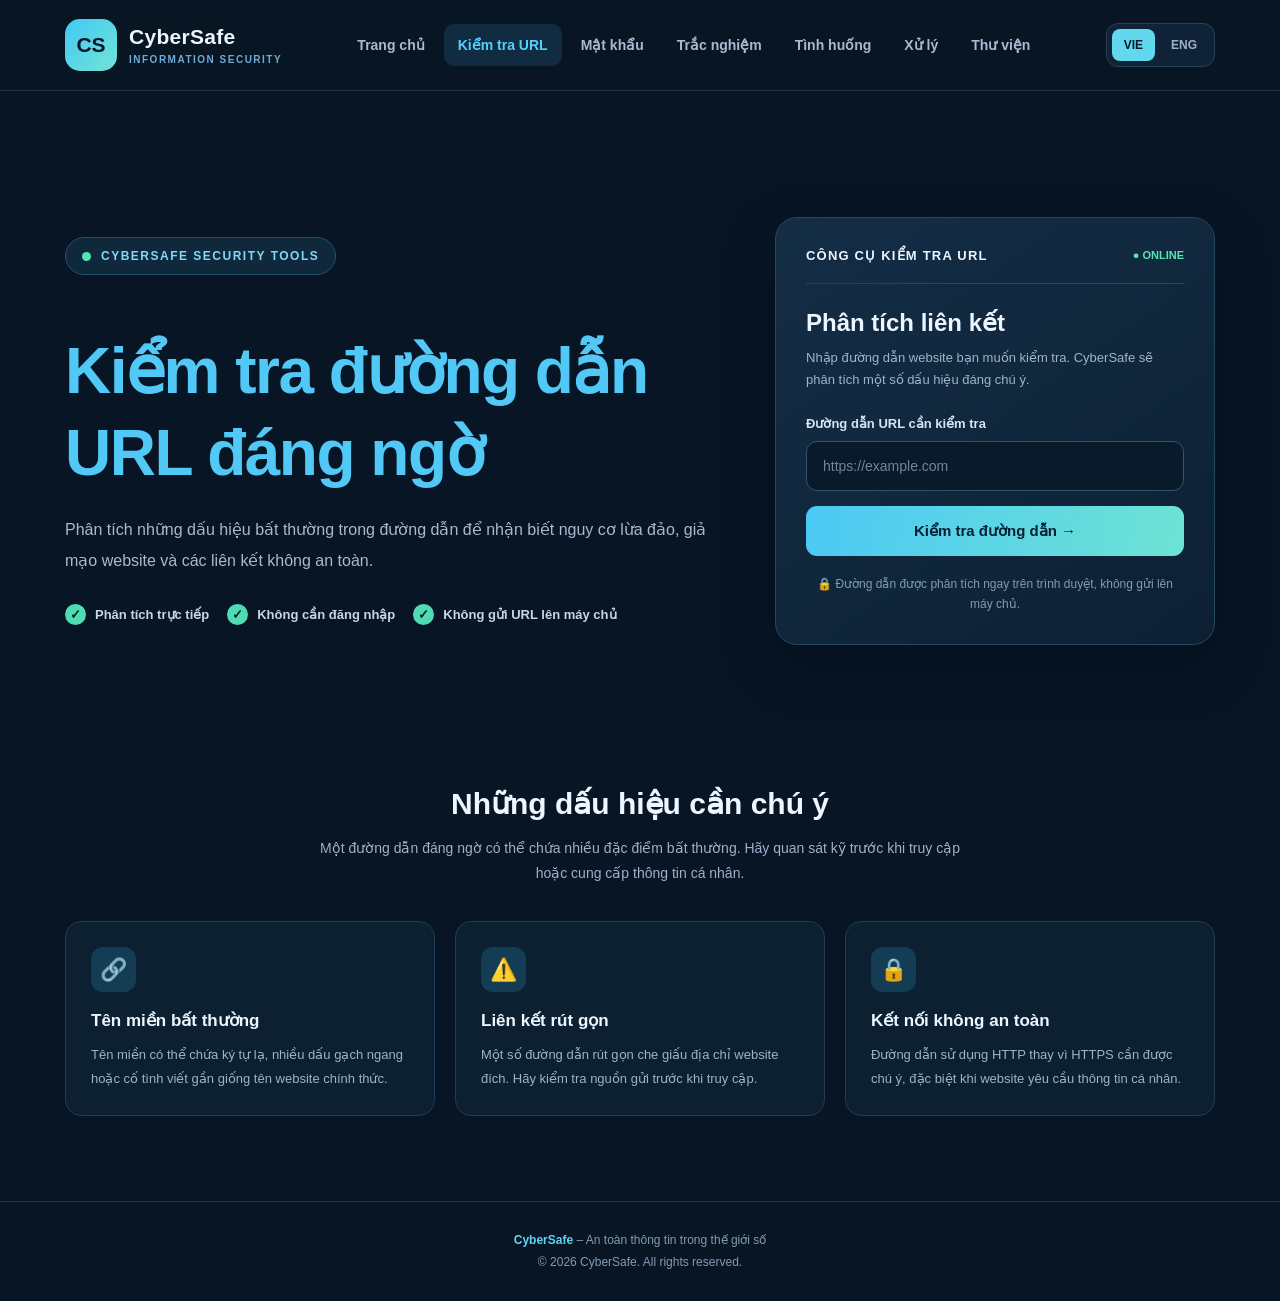
==== commit 5db3fe8c: "Add files via upload" ====
--- a/kiem-tra-url.html
+++ b/kiem-tra-url.html
@@ -3,722 +3,1030 @@
   <head>
     <meta charset="UTF-8" />
     <meta name="viewport" content="width=device-width, initial-scale=1.0" />
-
     <title>Kiểm tra URL | CyberSafe</title>
-
-    <link rel="icon" type="image/png" href="img/cypersafe-logo.png" />
+    <meta
+      name="description"
+      content="CyberSafe giúp nhận diện các dấu hiệu đáng ngờ trong đường dẫn URL và nâng cao nhận thức an toàn thông tin."
+    />
+
     <link rel="stylesheet" href="css/url.css" />
 
-    <link rel="preconnect" href="https://fonts.googleapis.com" />
-    <link rel="preconnect" href="https://fonts.gstatic.com" crossorigin />
-
-    <link
-      href="https://fonts.googleapis.com/css2?family=Be+Vietnam+Pro:wght@400;500;600;700;800;900&display=swap"
-      rel="stylesheet"
-    />
+    <style>
+      * {
+        margin: 0;
+        padding: 0;
+        box-sizing: border-box;
+      }
+
+      body {
+        font-family: Arial, sans-serif;
+        background: #071525;
+        color: #edf5ff;
+        min-height: 100vh;
+      }
+
+      a {
+        text-decoration: none;
+        color: inherit;
+      }
+
+      button,
+      input {
+        font: inherit;
+      }
+
+      .site-header {
+        width: 100%;
+        background: #081624;
+        border-bottom: 1px solid #1c344a;
+      }
+
+      .nav-container {
+        max-width: 1200px;
+        margin: auto;
+        min-height: 90px;
+        padding: 15px 25px;
+        display: flex;
+        align-items: center;
+        justify-content: space-between;
+        gap: 25px;
+      }
+
+      .brand {
+        display: flex;
+        align-items: center;
+        gap: 12px;
+        flex-shrink: 0;
+      }
+
+      .brand-mark {
+        width: 52px;
+        height: 52px;
+        border-radius: 15px;
+        background: linear-gradient(135deg, #42c8f5, #70e5d5);
+        color: #071525;
+        display: flex;
+        align-items: center;
+        justify-content: center;
+        font-size: 21px;
+        font-weight: 900;
+      }
+
+      .brand-name {
+        font-size: 21px;
+        font-weight: 800;
+        letter-spacing: 0.3px;
+      }
+
+      .brand-subtitle {
+        margin-top: 5px;
+        font-size: 10px;
+        color: #6eabd5;
+        letter-spacing: 1.5px;
+        font-weight: bold;
+      }
+
+      .nav-menu {
+        display: flex;
+        align-items: center;
+        justify-content: center;
+        gap: 5px;
+        flex-wrap: wrap;
+      }
+
+      .nav-menu a {
+        padding: 13px 14px;
+        border-radius: 10px;
+        color: #a9bad0;
+        font-size: 14px;
+        font-weight: 600;
+        transition: 0.25s;
+      }
+
+      .nav-menu a:hover,
+      .nav-menu a.active {
+        color: #55d0ff;
+        background: #112b40;
+      }
+
+      .language-switch {
+        display: flex;
+        align-items: center;
+        padding: 5px;
+        gap: 4px;
+        border: 1px solid #284158;
+        border-radius: 12px;
+        background: #102236;
+        flex-shrink: 0;
+      }
+
+      .language-switch button {
+        border: none;
+        background: transparent;
+        color: #9eb1c8;
+        padding: 9px 12px;
+        border-radius: 8px;
+        cursor: pointer;
+        font-size: 12px;
+        font-weight: bold;
+        transition: 0.2s;
+      }
+
+      .language-switch button.active {
+        color: #061827;
+        background: #62d8ee;
+      }
+
+      .hero {
+        max-width: 1200px;
+        margin: auto;
+        padding: 85px 25px 75px;
+        display: grid;
+        grid-template-columns: 1fr 440px;
+        align-items: center;
+        gap: 65px;
+      }
+
+      .eyebrow {
+        display: inline-flex;
+        align-items: center;
+        gap: 10px;
+        padding: 11px 16px;
+        border: 1px solid #24516b;
+        border-radius: 30px;
+        background: #10283b;
+        color: #83d8f6;
+        font-size: 12px;
+        font-weight: bold;
+        letter-spacing: 1.5px;
+        margin-bottom: 28px;
+      }
+
+      .eyebrow-dot {
+        width: 9px;
+        height: 9px;
+        border-radius: 50%;
+        background: #55e3b4;
+      }
+
+      .hero h1 {
+        font-size: clamp(38px, 5vw, 65px);
+        line-height: 1.15;
+        font-weight: 900;
+        margin-bottom: 25px;
+        letter-spacing: -1.5px;
+      }
+
+      .hero h1 span {
+        display: block;
+        color: #51c8f5;
+        margin-top: 8px;
+      }
+
+      .hero-description {
+        color: #a8bad0;
+        font-size: 16px;
+        line-height: 1.9;
+        max-width: 650px;
+        margin-bottom: 28px;
+      }
+
+      .features {
+        display: flex;
+        flex-wrap: wrap;
+        gap: 18px;
+      }
+
+      .feature {
+        display: flex;
+        align-items: center;
+        gap: 9px;
+        color: #c6d6e7;
+        font-size: 13px;
+        font-weight: 600;
+      }
+
+      .feature-icon {
+        width: 21px;
+        height: 21px;
+        border-radius: 50%;
+        background: #4eddb2;
+        color: #06251f;
+        display: flex;
+        align-items: center;
+        justify-content: center;
+        font-weight: bold;
+      }
+
+      .tool-card {
+        padding: 30px;
+        border: 1px solid #244760;
+        border-radius: 22px;
+        background: linear-gradient(145deg, #142e46, #0d2033);
+        box-shadow: 0 20px 55px rgba(0, 0, 0, 0.25);
+      }
+
+      .card-top {
+        display: flex;
+        justify-content: space-between;
+        align-items: center;
+        padding-bottom: 20px;
+        border-bottom: 1px solid #29445b;
+        margin-bottom: 25px;
+      }
+
+      .card-title {
+        font-size: 13px;
+        font-weight: bold;
+        letter-spacing: 1.2px;
+      }
+
+      .online-status {
+        color: #54e8b5;
+        font-size: 11px;
+        font-weight: bold;
+      }
+
+      .tool-heading {
+        font-size: 24px;
+        margin-bottom: 10px;
+      }
+
+      .tool-description {
+        color: #9eb4ca;
+        font-size: 13px;
+        line-height: 1.7;
+        margin-bottom: 25px;
+      }
+
+      .input-label {
+        display: block;
+        color: #d6e5f4;
+        font-size: 13px;
+        font-weight: bold;
+        margin-bottom: 10px;
+      }
+
+      .url-input {
+        width: 100%;
+        padding: 16px;
+        border-radius: 11px;
+        border: 1px solid #34536c;
+        outline: none;
+        background: #091a2a;
+        color: white;
+        font-size: 14px;
+        transition: 0.25s;
+      }
+
+      .url-input:focus {
+        border-color: #51c8f5;
+        box-shadow: 0 0 0 3px rgba(81, 200, 245, 0.12);
+      }
+
+      .url-input::placeholder {
+        color: #71869d;
+      }
+
+      .check-button {
+        width: 100%;
+        margin-top: 15px;
+        padding: 16px;
+        border: none;
+        border-radius: 11px;
+        background: linear-gradient(100deg, #4cc8f5, #6de3d4);
+        color: #062033;
+        font-size: 15px;
+        font-weight: 800;
+        cursor: pointer;
+        transition: 0.25s;
+      }
+
+      .check-button:hover {
+        transform: translateY(-2px);
+        box-shadow: 0 8px 25px rgba(75, 205, 240, 0.2);
+      }
+
+      .privacy-note {
+        margin-top: 18px;
+        color: #829bb2;
+        font-size: 12px;
+        line-height: 1.7;
+        text-align: center;
+      }
+
+      .result-box {
+        display: none;
+        margin-top: 25px;
+        padding: 20px;
+        border: 1px solid #34536c;
+        border-radius: 14px;
+        background: #091a2a;
+      }
+
+      .result-box.show {
+        display: block;
+        animation: appear 0.35s ease;
+      }
+
+      @keyframes appear {
+        from {
+          opacity: 0;
+          transform: translateY(10px);
+        }
+        to {
+          opacity: 1;
+          transform: translateY(0);
+        }
+      }
+
+      .result-heading {
+        display: flex;
+        align-items: center;
+        gap: 10px;
+        margin-bottom: 12px;
+        font-size: 16px;
+        font-weight: bold;
+      }
+
+      .result-status {
+        display: inline-block;
+        padding: 7px 11px;
+        border-radius: 7px;
+        font-size: 12px;
+        font-weight: bold;
+        margin-bottom: 15px;
+      }
+
+      .status-high {
+        background: #49232b;
+        color: #ff8e9c;
+      }
+
+      .status-medium {
+        background: #49391e;
+        color: #ffd27a;
+      }
+
+      .status-low {
+        background: #153d36;
+        color: #6de8bb;
+      }
+
+      .result-list {
+        padding-left: 20px;
+        color: #b9cadd;
+        font-size: 13px;
+        line-height: 1.9;
+      }
+
+      .result-warning {
+        color: #829bb2;
+        font-size: 12px;
+        line-height: 1.7;
+        margin-top: 15px;
+      }
+
+      .information {
+        max-width: 1200px;
+        margin: auto;
+        padding: 25px 25px 85px;
+      }
+
+      .section-heading {
+        text-align: center;
+        font-size: 30px;
+        margin-bottom: 15px;
+      }
+
+      .section-description {
+        text-align: center;
+        color: #9eb2c9;
+        font-size: 14px;
+        line-height: 1.8;
+        max-width: 650px;
+        margin: 0 auto 35px;
+      }
+
+      .info-grid {
+        display: grid;
+        grid-template-columns: repeat(3, 1fr);
+        gap: 20px;
+      }
+
+      .info-card {
+        padding: 25px;
+        border: 1px solid #203c54;
+        border-radius: 16px;
+        background: #0d2032;
+        transition: 0.25s;
+      }
+
+      .info-card:hover {
+        transform: translateY(-5px);
+        border-color: #3baedb;
+      }
+
+      .info-icon {
+        width: 45px;
+        height: 45px;
+        display: flex;
+        align-items: center;
+        justify-content: center;
+        border-radius: 12px;
+        background: #143c54;
+        color: #65d6f5;
+        font-size: 22px;
+        margin-bottom: 18px;
+      }
+
+      .info-card h3 {
+        font-size: 17px;
+        margin-bottom: 12px;
+      }
+
+      .info-card p {
+        color: #9eb2c9;
+        font-size: 13px;
+        line-height: 1.8;
+      }
+
+      .site-footer {
+        border-top: 1px solid #20364b;
+        background: #081624;
+        padding: 28px 20px;
+        text-align: center;
+        color: #829bb2;
+        font-size: 12px;
+        line-height: 1.8;
+      }
+
+      .site-footer strong {
+        color: #60d4f5;
+      }
+
+      @media (max-width: 950px) {
+        .nav-container {
+          flex-wrap: wrap;
+          justify-content: center;
+        }
+
+        .hero {
+          grid-template-columns: 1fr;
+          gap: 40px;
+          padding-top: 55px;
+        }
+
+        .tool-card {
+          max-width: 600px;
+          width: 100%;
+          margin: auto;
+        }
+      }
+
+      @media (max-width: 650px) {
+        .nav-menu {
+          width: 100%;
+          gap: 2px;
+        }
+
+        .nav-menu a {
+          padding: 10px 8px;
+          font-size: 12px;
+        }
+
+        .hero {
+          padding: 45px 18px;
+        }
+
+        .hero h1 {
+          font-size: 39px;
+        }
+
+        .tool-card {
+          padding: 22px;
+        }
+
+        .features {
+          flex-direction: column;
+        }
+
+        .info-grid {
+          grid-template-columns: 1fr;
+        }
+
+        .section-heading {
+          font-size: 25px;
+        }
+      }
+    </style>
   </head>
 
   <body>
-    <div class="background-grid"></div>
-    <div class="background-glow glow-one"></div>
-    <div class="background-glow glow-two"></div>
-
-    <!-- HEADER -->
-
-    <header class="header">
-      <div class="container navbar">
-        <a href="index.html" class="logo">
-          <img
-            src="img/cypersafe-logo.png"
-            alt="CyberSafe Logo"
-            class="logo-image"
-          />
-
-          <div class="logo-text">
-            <strong>CyberSafe</strong>
-            <span data-vi="AN TOÀN THÔNG TIN" data-en="INFORMATION SECURITY">
-              AN TOÀN THÔNG TIN
-            </span>
+    <header class="site-header">
+      <div class="nav-container">
+        <a href="index.html" class="brand">
+          <div class="brand-mark">CS</div>
+          <div>
+            <div class="brand-name">CyberSafe</div>
+            <div class="brand-subtitle">INFORMATION SECURITY</div>
           </div>
         </a>
 
-        <button class="menu-button" id="menuButton" type="button">
-          <span></span>
-          <span></span>
-          <span></span>
-        </button>
-
-        <nav class="menu" id="menu">
-          <a href="index.html" data-vi="Trang chủ" data-en="Home">
-            Trang chủ
-          </a>
-
+        <nav class="nav-menu">
+          <a href="index.html" data-vi="Trang chủ" data-en="Home">Trang chủ</a>
           <a
             href="kiem-tra-url.html"
             class="active"
             data-vi="Kiểm tra URL"
             data-en="URL Checker"
+            >Kiểm tra URL</a
           >
-            Kiểm tra URL
-          </a>
-
-          <a
-            href="kiem-tra-mat-khau.html"
-            data-vi="Mật khẩu"
-            data-en="Password"
+          <a href="kiem-tra-mat-khau.html" data-vi="Mật khẩu" data-en="Password"
+            >Mật khẩu</a
           >
-            Mật khẩu
-          </a>
-
-          <a href="trac-nghiem.html" data-vi="Trắc nghiệm" data-en="Quiz">
-            Trắc nghiệm
-          </a>
-
+          <a href="trac-nghiem.html" data-vi="Trắc nghiệm" data-en="Quiz"
+            >Trắc nghiệm</a
+          >
           <a
             href="tinh-huong-lua-dao.html"
             data-vi="Tình huống"
             data-en="Scenarios"
+            >Tình huống</a
           >
-            Tình huống
-          </a>
-
-          <a href="huong-dan-xu-ly.html" data-vi="Xử lý" data-en="Guides">
-            Xử lý
-          </a>
-
-          <a
-            href="thu-vien-kien-thuc.html"
-            data-vi="Thư viện"
-            data-en="Library"
+          <a href="huong-dan-xu-ly.html" data-vi="Xử lý" data-en="Guides"
+            >Xử lý</a
           >
-            Thư viện
-          </a>
+          <a href="thu-vien-kien-thuc.html" data-vi="Thư viện" data-en="Library"
+            >Thư viện</a
+          >
         </nav>
 
-        <button class="language-button" id="languageButton" type="button">
-          <span id="vieLabel" class="language-label active">VIE</span>
-
-          <span class="language-track">
-            <span class="language-circle"></span>
-          </span>
-
-          <span id="engLabel" class="language-label">ENG</span>
-        </button>
+        <div class="language-switch">
+          <button id="langVi" class="active" onclick="changeLanguage('vi')">
+            VIE
+          </button>
+          <button id="langEn" onclick="changeLanguage('en')">ENG</button>
+        </div>
       </div>
     </header>
 
-    <!-- MAIN -->
-
     <main>
       <section class="hero">
-        <div class="container hero-layout">
-          <div class="hero-content">
-            <div class="badge">
-              <span class="badge-dot"></span>
-
+        <div class="hero-content">
+          <div class="eyebrow">
+            <span class="eyebrow-dot"></span>
+            <span
+              data-vi="CYBERSAFE SECURITY TOOLS"
+              data-en="CYBERSAFE SECURITY TOOLS"
+              >CYBERSAFE SECURITY TOOLS</span
+            >
+          </div>
+
+          <h1>
+            <span data-vi="Kiểm tra đường dẫn" data-en="Check suspicious"
+              >Kiểm tra đường dẫn</span
+            >
+            <span data-vi="URL đáng ngờ" data-en="URL links">URL đáng ngờ</span>
+          </h1>
+
+          <p
+            class="hero-description"
+            data-vi="Phân tích những dấu hiệu bất thường trong đường dẫn để nhận biết nguy cơ lừa đảo, giả mạo website và các liên kết không an toàn."
+            data-en="Analyze unusual URL characteristics to recognize potential scams, fake websites and unsafe links."
+          >
+            Phân tích những dấu hiệu bất thường trong đường dẫn để nhận biết
+            nguy cơ lừa đảo, giả mạo website và các liên kết không an toàn.
+          </p>
+
+          <div class="features">
+            <div class="feature">
+              <span class="feature-icon">✓</span>
+              <span data-vi="Phân tích trực tiếp" data-en="Instant analysis"
+                >Phân tích trực tiếp</span
+              >
+            </div>
+
+            <div class="feature">
+              <span class="feature-icon">✓</span>
+              <span data-vi="Không cần đăng nhập" data-en="No login required"
+                >Không cần đăng nhập</span
+              >
+            </div>
+
+            <div class="feature">
+              <span class="feature-icon">✓</span>
               <span
-                data-vi="CYBERSAFE SECURITY TOOLS"
-                data-en="CYBERSAFE SECURITY TOOLS"
+                data-vi="Không gửi URL lên máy chủ"
+                data-en="URL stays in your browser"
+                >Không gửi URL lên máy chủ</span
               >
-                CYBERSAFE SECURITY TOOLS
-              </span>
-            </div>
-
-            <h1>
-              <span data-vi="Kiểm tra đường dẫn" data-en="Check suspicious">
-                Kiểm tra đường dẫn
-              </span>
-
-              <span
-                class="gradient-text"
-                data-vi="URL đáng ngờ"
-                data-en="URL links"
-              >
-                URL đáng ngờ
-              </span>
-            </h1>
-
-            <p
-              class="hero-description"
-              data-vi="Phân tích những dấu hiệu bất thường trong đường dẫn để nhận biết nguy cơ lừa đảo, giả mạo website và các liên kết không an toàn."
-              data-en="Analyze unusual URL patterns to identify potential scams, fake websites and unsafe links."
-            >
-              Phân tích những dấu hiệu bất thường trong đường dẫn để nhận biết
-              nguy cơ lừa đảo, giả mạo website và các liên kết không an toàn.
-            </p>
-
-            <div class="hero-features">
-              <div class="feature">
-                <span class="check-icon">✓</span>
-
-                <span data-vi="Phân tích trực tiếp" data-en="Instant analysis">
-                  Phân tích trực tiếp
-                </span>
-              </div>
-
-              <div class="feature">
-                <span class="check-icon">✓</span>
-
-                <span data-vi="Không cần đăng nhập" data-en="No login required">
-                  Không cần đăng nhập
-                </span>
-              </div>
-
-              <div class="feature">
-                <span class="check-icon">✓</span>
-
-                <span
-                  data-vi="Không gửi URL lên máy chủ"
-                  data-en="URL stays in your browser"
-                >
-                  Không gửi URL lên máy chủ
-                </span>
-              </div>
-            </div>
-
-            <div class="hero-buttons">
-              <a href="#urlChecker" class="primary-button">
-                <span data-vi="Kiểm tra URL ngay" data-en="Check URL now">
-                  Kiểm tra URL ngay
-                </span>
-
-                <span>↗</span>
-              </a>
-
-              <a href="#urlChecker" class="secondary-button">
-                <span data-vi="Khám phá công cụ" data-en="Explore tools">
-                  Khám phá công cụ
-                </span>
-              </a>
-            </div>
-
-            <div class="hero-note">
-              <span>✓</span>
-
-              <p
-                data-vi="Thực hành kiến thức an toàn thông tin"
-                data-en="Practice information security knowledge"
-              >
-                Thực hành kiến thức an toàn thông tin
-              </p>
-            </div>
-          </div>
-
-          <!-- SCANNER: KHÔNG SỬ DỤNG ẢNH LOGO -->
-
-          <div class="hero-visual">
-            <div class="scanner-card">
-              <div class="scanner-header">
-                <div class="window-dots">
-                  <span></span>
-                  <span></span>
-                  <span></span>
-                </div>
-
-                <span class="scanner-name"> CYBERSAFE SCANNER </span>
-
-                <span class="online-status"> ● ONLINE </span>
-              </div>
-
-              <div class="scanner-art">
-                <div class="orbit orbit-one"></div>
-                <div class="orbit orbit-two"></div>
-
-                <div class="shield-circle">
-                  <div class="shield-symbol">
-                    <div class="shield-inner">
-                      <span>✓</span>
-                    </div>
-                  </div>
-                </div>
-
-                <span class="orbit-dot dot-one"></span>
-                <span class="orbit-dot dot-two"></span>
-                <span class="orbit-dot dot-three"></span>
-              </div>
-
-              <div class="scanner-title">URL PROTECTION</div>
-
-              <p
-                class="scanner-subtitle"
-                data-vi="Kiểm tra dấu hiệu rủi ro"
-                data-en="Check for security risks"
-              >
-                Kiểm tra dấu hiệu rủi ro
-              </p>
-
-              <div class="scanner-status">
-                <div class="status-item">
-                  <span>URL ANALYSIS</span>
-                  <strong>ACTIVE</strong>
-                </div>
-
-                <div class="status-item">
-                  <span>SECURITY</span>
-                  <strong>CHECK</strong>
-                </div>
-
-                <div class="status-item">
-                  <span>PRIVACY</span>
-                  <strong>LOCAL</strong>
-                </div>
-              </div>
-            </div>
-
-            <div class="floating-notice">
-              <div class="notice-icon">✓</div>
-
-              <div>
-                <strong
-                  data-vi="Kiểm tra trước khi truy cập"
-                  data-en="Check before visiting"
-                >
-                  Kiểm tra trước khi truy cập
-                </strong>
-
-                <small>CYBERSAFE PROTECTION</small>
-              </div>
             </div>
           </div>
         </div>
-      </section>
-
-      <!-- URL CHECKER -->
-
-      <section class="checker-section" id="urlChecker">
-        <div class="container">
-          <div class="section-heading">
-            <span class="section-label"> URL SECURITY SCANNER </span>
-
-            <h2 data-vi="Phân tích đường dẫn" data-en="Analyze your URL">
-              Phân tích đường dẫn
-            </h2>
+
+        <div class="tool-card">
+          <div class="card-top">
+            <span
+              class="card-title"
+              data-vi="CÔNG CỤ KIỂM TRA URL"
+              data-en="URL CHECKER TOOL"
+              >CÔNG CỤ KIỂM TRA URL</span
+            >
+            <span class="online-status">● ONLINE</span>
+          </div>
+
+          <h2
+            class="tool-heading"
+            data-vi="Phân tích liên kết"
+            data-en="Analyze a link"
+          >
+            Phân tích liên kết
+          </h2>
+
+          <p
+            class="tool-description"
+            data-vi="Nhập đường dẫn website bạn muốn kiểm tra. CyberSafe sẽ phân tích một số dấu hiệu đáng chú ý."
+            data-en="Enter the website address you want to check. CyberSafe will analyze several warning signs."
+          >
+            Nhập đường dẫn website bạn muốn kiểm tra. CyberSafe sẽ phân tích một
+            số dấu hiệu đáng chú ý.
+          </p>
+
+          <form id="urlForm">
+            <label
+              class="input-label"
+              for="urlInput"
+              data-vi="Đường dẫn URL cần kiểm tra"
+              data-en="URL address to check"
+            >
+              Đường dẫn URL cần kiểm tra
+            </label>
+
+            <input
+              type="text"
+              id="urlInput"
+              class="url-input"
+              placeholder="https://example.com"
+              autocomplete="off"
+              spellcheck="false"
+            />
+
+            <button
+              type="submit"
+              class="check-button"
+              data-vi="Kiểm tra đường dẫn →"
+              data-en="Check URL →"
+            >
+              Kiểm tra đường dẫn →
+            </button>
+          </form>
+
+          <p
+            class="privacy-note"
+            data-vi="🔒 Đường dẫn được phân tích ngay trên trình duyệt, không gửi lên máy chủ."
+            data-en="🔒 The URL is analyzed in your browser and is not sent to a server."
+          >
+            🔒 Đường dẫn được phân tích ngay trên trình duyệt, không gửi lên máy
+            chủ.
+          </p>
+
+          <div class="result-box" id="resultBox">
+            <div class="result-heading">
+              <span>📊</span>
+              <span data-vi="Kết quả phân tích" data-en="Analysis result"
+                >Kết quả phân tích</span
+              >
+            </div>
+
+            <div id="resultStatus" class="result-status"></div>
+
+            <ul class="result-list" id="resultList"></ul>
 
             <p
-              data-vi="Nhập liên kết website bạn muốn kiểm tra để tìm kiếm những dấu hiệu đáng ngờ."
-              data-en="Enter the website link you want to check for suspicious signs."
+              class="result-warning"
+              data-vi="Lưu ý: Đây là công cụ nhận diện dấu hiệu cơ bản, không phải hệ thống xác minh website theo thời gian thực. Không nên nhập mật khẩu hoặc thông tin cá nhân vào website chưa được xác minh."
+              data-en="Note: This tool checks basic warning signs and does not verify websites in real time. Do not enter passwords or personal information on unverified websites."
             >
-              Nhập liên kết website bạn muốn kiểm tra để tìm kiếm những dấu hiệu
-              đáng ngờ.
+              Lưu ý: Đây là công cụ nhận diện dấu hiệu cơ bản, không phải hệ
+              thống xác minh website theo thời gian thực. Không nên nhập mật
+              khẩu hoặc thông tin cá nhân vào website chưa được xác minh.
             </p>
           </div>
-
-          <div class="checker-card">
-            <form id="urlForm">
-              <label
-                for="urlInput"
-                data-vi="Đường dẫn website cần kiểm tra"
-                data-en="Website URL to check"
-              >
-                Đường dẫn website cần kiểm tra
-              </label>
-
-              <div class="input-area">
-                <span class="link-icon">↗</span>
-
-                <input
-                  type="text"
-                  id="urlInput"
-                  placeholder="Nhập đường dẫn website..."
-                  data-placeholder-vi="Nhập đường dẫn website..."
-                  data-placeholder-en="Enter website URL..."
-                  autocomplete="off"
-                  required
-                />
-
-                <button type="submit" class="scan-button">
-                  <span data-vi="Phân tích URL" data-en="Analyze URL">
-                    Phân tích URL
-                  </span>
-
-                  <span>→</span>
-                </button>
-              </div>
-            </form>
-
+        </div>
+      </section>
+
+      <section class="information">
+        <h2
+          class="section-heading"
+          data-vi="Những dấu hiệu cần chú ý"
+          data-en="Warning signs to watch for"
+        >
+          Những dấu hiệu cần chú ý
+        </h2>
+
+        <p
+          class="section-description"
+          data-vi="Một đường dẫn đáng ngờ có thể chứa nhiều đặc điểm bất thường. Hãy quan sát kỹ trước khi truy cập hoặc cung cấp thông tin cá nhân."
+          data-en="A suspicious link may contain unusual characteristics. Always inspect it before visiting or sharing personal information."
+        >
+          Một đường dẫn đáng ngờ có thể chứa nhiều đặc điểm bất thường. Hãy quan
+          sát kỹ trước khi truy cập hoặc cung cấp thông tin cá nhân.
+        </p>
+
+        <div class="info-grid">
+          <div class="info-card">
+            <div class="info-icon">🔗</div>
+            <h3 data-vi="Tên miền bất thường" data-en="Unusual domain name">
+              Tên miền bất thường
+            </h3>
             <p
-              class="input-note"
-              data-vi="Lưu ý: Công cụ phân tích cấu trúc đường dẫn ngay trên trình duyệt. Không nhập mật khẩu hoặc thông tin đăng nhập thật."
-              data-en="Note: This tool analyzes URL patterns in your browser. Do not enter real passwords or login information."
+              data-vi="Tên miền có thể chứa ký tự lạ, nhiều dấu gạch ngang hoặc cố tình viết gần giống tên website chính thức."
+              data-en="A domain may contain unusual characters, excessive hyphens or imitate the name of an official website."
             >
-              Lưu ý: Công cụ phân tích cấu trúc đường dẫn ngay trên trình duyệt.
-              Không nhập mật khẩu hoặc thông tin đăng nhập thật.
+              Tên miền có thể chứa ký tự lạ, nhiều dấu gạch ngang hoặc cố tình
+              viết gần giống tên website chính thức.
             </p>
-
-            <!-- RESULT -->
-
-            <div class="result-box" id="resultBox" hidden>
-              <div class="result-top">
-                <div>
-                  <span
-                    class="result-label"
-                    data-vi="KẾT QUẢ PHÂN TÍCH"
-                    data-en="SCAN RESULT"
-                  >
-                    KẾT QUẢ PHÂN TÍCH
-                  </span>
-
-                  <h3 id="resultTitle"></h3>
-                </div>
-
-                <div class="score-number">
-                  <strong id="scoreValue">0</strong>
-                  <span>/100</span>
-                </div>
-              </div>
-
-              <p class="result-url" id="resultUrl"></p>
-
-              <div class="progress-background">
-                <div class="progress-bar" id="progressBar"></div>
-              </div>
-
-              <p
-                class="score-caption"
-                data-vi="Điểm cảnh báo tham khảo"
-                data-en="Reference warning score"
-              >
-                Điểm cảnh báo tham khảo
-              </p>
-
-              <ul class="result-details" id="resultDetails"></ul>
-
-              <div class="result-warning">
-                <span>!</span>
-
-                <p
-                  data-vi="Kết quả chỉ mang tính tham khảo. Không phát hiện dấu hiệu bất thường không đồng nghĩa website chắc chắn an toàn."
-                  data-en="This result is for reference only. No detected warning signs does not guarantee that a website is safe."
-                >
-                  Kết quả chỉ mang tính tham khảo. Không phát hiện dấu hiệu bất
-                  thường không đồng nghĩa website chắc chắn an toàn.
-                </p>
-              </div>
-            </div>
+          </div>
+
+          <div class="info-card">
+            <div class="info-icon">⚠️</div>
+            <h3 data-vi="Liên kết rút gọn" data-en="Shortened links">
+              Liên kết rút gọn
+            </h3>
+            <p
+              data-vi="Một số đường dẫn rút gọn che giấu địa chỉ website đích. Hãy kiểm tra nguồn gửi trước khi truy cập."
+              data-en="Some shortened links hide the destination website. Check the sender before opening them."
+            >
+              Một số đường dẫn rút gọn che giấu địa chỉ website đích. Hãy kiểm
+              tra nguồn gửi trước khi truy cập.
+            </p>
+          </div>
+
+          <div class="info-card">
+            <div class="info-icon">🔒</div>
+            <h3 data-vi="Kết nối không an toàn" data-en="Unsecured connection">
+              Kết nối không an toàn
+            </h3>
+            <p
+              data-vi="Đường dẫn sử dụng HTTP thay vì HTTPS cần được chú ý, đặc biệt khi website yêu cầu thông tin cá nhân."
+              data-en="Links using HTTP instead of HTTPS deserve extra attention, especially when personal information is requested."
+            >
+              Đường dẫn sử dụng HTTP thay vì HTTPS cần được chú ý, đặc biệt khi
+              website yêu cầu thông tin cá nhân.
+            </p>
           </div>
         </div>
       </section>
     </main>
 
-    <!-- FOOTER -->
-
-    <footer class="footer">
-      <div class="container footer-content">
-        <div class="footer-brand">
-          <img src="img/cypersafe-logo.png" alt="CyberSafe Logo" />
-
-          <div>
-            <strong>CyberSafe</strong>
-
-            <p
-              data-vi="Nâng cao nhận thức – Bảo vệ an toàn thông tin."
-              data-en="Raise awareness – Protect information security."
-            >
-              Nâng cao nhận thức – Bảo vệ an toàn thông tin.
-            </p>
-          </div>
-        </div>
-
-        <span> © 2026 CyberSafe. Information Security Project. </span>
-      </div>
+    <footer class="site-footer">
+      <p>
+        <strong>CyberSafe</strong> –
+        <span
+          data-vi="An toàn thông tin trong thế giới số"
+          data-en="Information security in the digital world"
+          >An toàn thông tin trong thế giới số</span
+        >
+      </p>
+      <p>© 2026 CyberSafe. All rights reserved.</p>
     </footer>
 
-    <!-- JAVASCRIPT -->
-
     <script>
-      let currentLanguage = "vi";
-      let lastResult = null;
-
-      const languageButton = document.getElementById("languageButton");
-      const vieLabel = document.getElementById("vieLabel");
-      const engLabel = document.getElementById("engLabel");
+      var currentLanguage = "vi";
+
+      var translations = {
+        vi: {
+          empty: "Vui lòng nhập đường dẫn URL cần kiểm tra.",
+          invalid: "Đường dẫn không hợp lệ. Vui lòng kiểm tra lại.",
+          high: "CẢNH BÁO: CÓ NHIỀU DẤU HIỆU ĐÁNG NGỜ",
+          medium: "CẦN THẬN TRỌNG",
+          low: "CHƯA PHÁT HIỆN DẤU HIỆU RÕ RÀNG",
+          https: "Đường dẫn đang sử dụng HTTPS.",
+          http: "Đường dẫn sử dụng HTTP, kết nối có thể không được mã hóa.",
+          ip: "Đường dẫn sử dụng địa chỉ IP thay cho tên miền.",
+          at: "Đường dẫn chứa ký tự @, có thể gây nhầm lẫn về địa chỉ website.",
+          punycode:
+            "Tên miền chứa ký tự Punycode (xn--). Cần kiểm tra kỹ tên miền.",
+          long: "Tên miền có độ dài bất thường.",
+          short: "Đường dẫn sử dụng dịch vụ rút gọn URL.",
+          keyword:
+            "Đường dẫn chứa từ khóa thường xuất hiện trong các trang yêu cầu đăng nhập hoặc xác minh.",
+          port: "Đường dẫn sử dụng cổng kết nối khác thông thường.",
+          normal:
+            "Không phát hiện dấu hiệu bất thường rõ ràng qua các kiểm tra cơ bản.",
+          advice: "Hãy kiểm tra kỹ tên miền và nguồn gửi trước khi truy cập.",
+        },
+        en: {
+          empty: "Please enter a URL to check.",
+          invalid: "Invalid URL. Please check the address.",
+          high: "WARNING: MULTIPLE SUSPICIOUS SIGNS",
+          medium: "PROCEED WITH CAUTION",
+          low: "NO OBVIOUS WARNING SIGNS FOUND",
+          https: "The URL uses HTTPS.",
+          http: "The URL uses HTTP. The connection may not be encrypted.",
+          ip: "The URL uses an IP address instead of a domain name.",
+          at: "The URL contains the @ character, which may cause address confusion.",
+          punycode: "The domain contains Punycode (xn--). Check it carefully.",
+          long: "The domain name is unusually long.",
+          short: "The URL uses a link-shortening service.",
+          keyword:
+            "The URL contains words commonly used on login or verification pages.",
+          port: "The URL uses an uncommon connection port.",
+          normal: "No obvious warning signs were found in these basic checks.",
+          advice: "Check the domain and sender carefully before visiting.",
+        },
+      };
 
       function changeLanguage(language) {
         currentLanguage = language;
 
         document.documentElement.lang = language;
 
+        document.querySelectorAll("[data-vi]").forEach(function (element) {
+          element.textContent = element.getAttribute("data-" + language);
+        });
+
         document
-          .querySelectorAll("[data-vi][data-en]")
-          .forEach(function (element) {
-            element.textContent = element.getAttribute("data-" + language);
-          });
-
-        const urlInput = document.getElementById("urlInput");
-
-        urlInput.placeholder = urlInput.getAttribute(
-          "data-placeholder-" + language,
-        );
-
-        if (language === "vi") {
-          vieLabel.classList.add("active");
-          engLabel.classList.remove("active");
-
-          languageButton.classList.remove("english");
-        } else {
-          vieLabel.classList.remove("active");
-          engLabel.classList.add("active");
-
-          languageButton.classList.add("english");
-        }
+          .getElementById("langVi")
+          .classList.toggle("active", language === "vi");
+        document
+          .getElementById("langEn")
+          .classList.toggle("active", language === "en");
 
         try {
           localStorage.setItem("cybersafe-language", language);
         } catch (error) {}
-
-        if (lastResult) {
-          displayResult(lastResult);
-        }
-      }
-
-      languageButton.addEventListener("click", function () {
-        if (currentLanguage === "vi") {
-          changeLanguage("en");
+      }
+
+      function checkURL(value) {
+        var rawURL = value.trim();
+
+        if (rawURL === "") {
+          alert(translations[currentLanguage].empty);
+          return;
+        }
+
+        var formattedURL = rawURL;
+
+        if (!/^https?:\/\//i.test(formattedURL)) {
+          formattedURL = "https://" + formattedURL;
+        }
+
+        var parsedURL;
+
+        try {
+          parsedURL = new URL(formattedURL);
+        } catch (error) {
+          alert(translations[currentLanguage].invalid);
+          return;
+        }
+
+        if (!parsedURL.hostname || !parsedURL.hostname.includes(".")) {
+          alert(translations[currentLanguage].invalid);
+          return;
+        }
+
+        var reasons = [];
+        var score = 0;
+        var host = parsedURL.hostname.toLowerCase();
+        var fullURL = formattedURL.toLowerCase();
+
+        if (parsedURL.protocol === "https:") {
+          reasons.push(translations[currentLanguage].https);
         } else {
-          changeLanguage("vi");
-        }
-      });
-
-      // MOBILE MENU
-
-      const menuButton = document.getElementById("menuButton");
-      const menu = document.getElementById("menu");
-
-      menuButton.addEventListener("click", function () {
-        menu.classList.toggle("show");
-        menuButton.classList.toggle("open");
-      });
-
-      menu.querySelectorAll("a").forEach(function (link) {
-        link.addEventListener("click", function () {
-          menu.classList.remove("show");
-          menuButton.classList.remove("open");
-        });
-      });
-
-      // URL ANALYSIS
-
-      const messages = {
-        vi: {
-          low: "Chưa phát hiện dấu hiệu rủi ro rõ ràng",
-          medium: "Đường dẫn cần được thận trọng",
-          high: "Phát hiện nhiều dấu hiệu đáng ngờ",
-          noHttps: "Đường dẫn không sử dụng HTTPS.",
-          ip: "Đường dẫn sử dụng địa chỉ IP thay cho tên miền.",
-          userinfo: "Đường dẫn chứa thông tin người dùng trước tên miền.",
-          punycode: "Tên miền chứa ký tự Punycode (xn--), cần kiểm tra kỹ.",
-          shortener:
-            "Đường dẫn sử dụng dịch vụ rút gọn, khó nhận biết địa chỉ đích.",
-          keywords:
-            "Đường dẫn chứa từ khóa thường xuất hiện trong các trang giả mạo.",
-          subdomains: "Tên miền có nhiều cấp tên miền phụ.",
-          port: "Đường dẫn sử dụng cổng mạng không phổ biến.",
-          noSignals:
-            "Không phát hiện dấu hiệu bất thường theo bộ quy tắc hiện tại.",
-          error: "Vui lòng nhập một đường dẫn hợp lệ.",
-          protocol: "Chỉ hỗ trợ đường dẫn HTTP hoặc HTTPS.",
-        },
-
-        en: {
-          low: "No clear risk signs detected",
-          medium: "This URL requires caution",
-          high: "Multiple suspicious signs detected",
-          noHttps: "The URL does not use HTTPS.",
-          ip: "The URL uses an IP address instead of a domain name.",
-          userinfo: "The URL contains user information before the domain.",
-          punycode: "The domain contains Punycode (xn--). Check it carefully.",
-          shortener: "The URL uses a shortener, hiding its destination.",
-          keywords: "The URL contains keywords often found on fake websites.",
-          subdomains: "The domain contains many subdomain levels.",
-          port: "The URL uses an uncommon network port.",
-          noSignals: "No unusual signs were detected by the current rules.",
-          error: "Please enter a valid URL.",
-          protocol: "Only HTTP or HTTPS links are supported.",
-        },
-      };
-
-      const urlForm = document.getElementById("urlForm");
-      const urlInput = document.getElementById("urlInput");
-
-      urlForm.addEventListener("submit", function (event) {
-        event.preventDefault();
-
-        let input = urlInput.value.trim();
-
-        const text = messages[currentLanguage];
-
-        if (input === "") {
-          alert(text.error);
-          return;
-        }
-
-        if (!/^https?:\/\//i.test(input)) {
-          input = "https://" + input;
-        }
-
-        let url;
-
-        try {
-          url = new URL(input);
-        } catch (error) {
-          alert(text.error);
-          return;
-        }
-
-        if (url.protocol !== "http:" && url.protocol !== "https:") {
-          alert(text.protocol);
-          return;
-        }
-
-        let score = 0;
-        let reasons = [];
-
-        let hostname = url.hostname.toLowerCase();
-        let fullUrl = url.href.toLowerCase();
-
-        let ipPattern = /^(\d{1,3}\.){3}\d{1,3}$/;
-
-        if (url.protocol !== "https:") {
-          score += 15;
-          reasons.push("noHttps");
-        }
-
-        if (ipPattern.test(hostname)) {
-          score += 25;
-          reasons.push("ip");
-        }
-
-        if (url.username !== "" || url.password !== "") {
-          score += 25;
-          reasons.push("userinfo");
-        }
-
-        if (hostname.includes("xn--")) {
-          score += 20;
-          reasons.push("punycode");
-        }
-
-        let shorteners = [
+          reasons.push(translations[currentLanguage].http);
+          score += 1;
+        }
+
+        if (/^\d{1,3}(\.\d{1,3}){3}$/.test(host)) {
+          reasons.push(translations[currentLanguage].ip);
+          score += 2;
+        }
+
+        if (rawURL.includes("@")) {
+          reasons.push(translations[currentLanguage].at);
+          score += 2;
+        }
+
+        if (host.includes("xn--")) {
+          reasons.push(translations[currentLanguage].punycode);
+          score += 2;
+        }
+
+        if (host.length > 40) {
+          reasons.push(translations[currentLanguage].long);
+          score += 1;
+        }
+
+        var shorteners = [
           "bit.ly",
           "tinyurl.com",
           "t.co",
-          "goo.gl",
+          "cutt.ly",
           "is.gd",
-          "cutt.ly",
+          "rebrand.ly",
           "shorturl.at",
         ];
 
-        if (shorteners.includes(hostname)) {
-          score += 20;
-          reasons.push("shortener");
-        }
-
-        let suspiciousWords = [
+        if (
+          shorteners.some(function (domain) {
+            return host === domain || host.endsWith("." + domain);
+          })
+        ) {
+          reasons.push(translations[currentLanguage].short);
+          score += 2;
+        }
+
+        var suspiciousWords = [
+          "verify",
           "login",
-          "verify",
+          "signin",
+          "account",
+          "password",
+          "gift",
           "bonus",
-          "gift",
-          "bank",
-          "password",
-          "update",
-          "otp",
-          "account",
+          "claim",
+          "banking",
         ];
 
-        let foundKeyword = false;
-
-        suspiciousWords.forEach(function (word) {
-          if (fullUrl.includes(word)) {
-            foundKeyword = true;
-          }
+        if (
+          suspiciousWords.some(function (word) {
+            return fullURL.includes(word);
+          })
+        ) {
+          reasons.push(translations[currentLanguage].keyword);
+          score += 1;
+        }
+
+        if (
+          parsedURL.port &&
+          parsedURL.port !== "80" &&
+          parsedURL.port !== "443"
+        ) {
+          reasons.push(translations[currentLanguage].port);
+          score += 1;
+        }
+
+        if (reasons.length === 1 && parsedURL.protocol === "https:") {
+          reasons.push(translations[currentLanguage].normal);
+        }
+
+        showResult(score, reasons);
+      }
+
+      function showResult(score, reasons) {
+        var resultBox = document.getElementById("resultBox");
+        var resultStatus = document.getElementById("resultStatus");
+        var resultList = document.getElementById("resultList");
+
+        resultList.innerHTML = "";
+
+        var statusText = "";
+        var statusClass = "";
+
+        if (score >= 4) {
+          statusText = translations[currentLanguage].high;
+          statusClass = "status-high";
+        } else if (score >= 2) {
+          statusText = translations[currentLanguage].medium;
+          statusClass = "status-medium";
+        } else {
+          statusText = translations[currentLanguage].low;
+          statusClass = "status-low";
+        }
+
+        resultStatus.textContent = statusText;
+        resultStatus.className = "result-status " + statusClass;
+
+        reasons.forEach(function (reason) {
+          var item = document.createElement("li");
+          item.textContent = reason;
+          resultList.appendChild(item);
         });
 
-        if (foundKeyword) {
-          score += 10;
-          reasons.push("keywords");
-        }
-
-        let parts = hostname.split(".");
-
-        if (parts.length > 3) {
-          score += 10;
-          reasons.push("subdomains");
-        }
-
-        if (url.port !== "" && url.port !== "80" && url.port !== "443") {
-          score += 10;
-          reasons.push("port");
-        }
-
-        if (score > 100) {
-          score = 100;
-        }
-
-        let level = "low";
-
-        if (score >= 50) {
-          level = "high";
-        } else if (score >= 25) {
-          level = "medium";
-        }
-
-        lastResult = {
-          score: score,
-          level: level,
-          reasons: reasons,
-          url: url.href,
-        };
-
-        displayResult(lastResult);
-      });
-
-      // DISPLAY RESULT
-
-      function displayResult(result) {
-        const resultBox = document.getElementById("resultBox");
-        const resultTitle = document.getElementById("resultTitle");
-        const resultUrl = document.getElementById("resultUrl");
-        const scoreValue = document.getElementById("scoreValue");
-        const progressBar = document.getElementById("progressBar");
-        const resultDetails = document.getElementById("resultDetails");
-
-        let text = messages[currentLanguage];
-
-        resultBox.hidden = false;
-
-        resultBox.className = "result-box " + result.level;
-
-        resultTitle.textContent = text[result.level];
-
-        resultUrl.textContent = result.url;
-
-        scoreValue.textContent = result.score;
-
-        progressBar.style.width = result.score + "%";
-
-        resultDetails.innerHTML = "";
-
-        if (result.reasons.length === 0) {
-          let item = document.createElement("li");
-
-          item.textContent = text.noSignals;
-
-          resultDetails.appendChild(item);
-        } else {
-          result.reasons.forEach(function (reason) {
-            let item = document.createElement("li");
-
-            item.textContent = text[reason];
-
-            resultDetails.appendChild(item);
-          });
-        }
-      }
-
-      // LOAD SAVED LANGUAGE
+        var advice = document.createElement("li");
+        advice.textContent = translations[currentLanguage].advice;
+        resultList.appendChild(advice);
+
+        resultBox.classList.add("show");
+        resultBox.scrollIntoView({
+          behavior: "smooth",
+          block: "nearest",
+        });
+      }
+
+      document
+        .getElementById("urlForm")
+        .addEventListener("submit", function (event) {
+          event.preventDefault();
+
+          var value = document.getElementById("urlInput").value;
+          checkURL(value);
+        });
 
       try {
-        let savedLanguage = localStorage.getItem("cybersafe-language");
+        var savedLanguage = localStorage.getItem("cybersafe-language");
 
         if (savedLanguage === "en") {
           changeLanguage("en");
